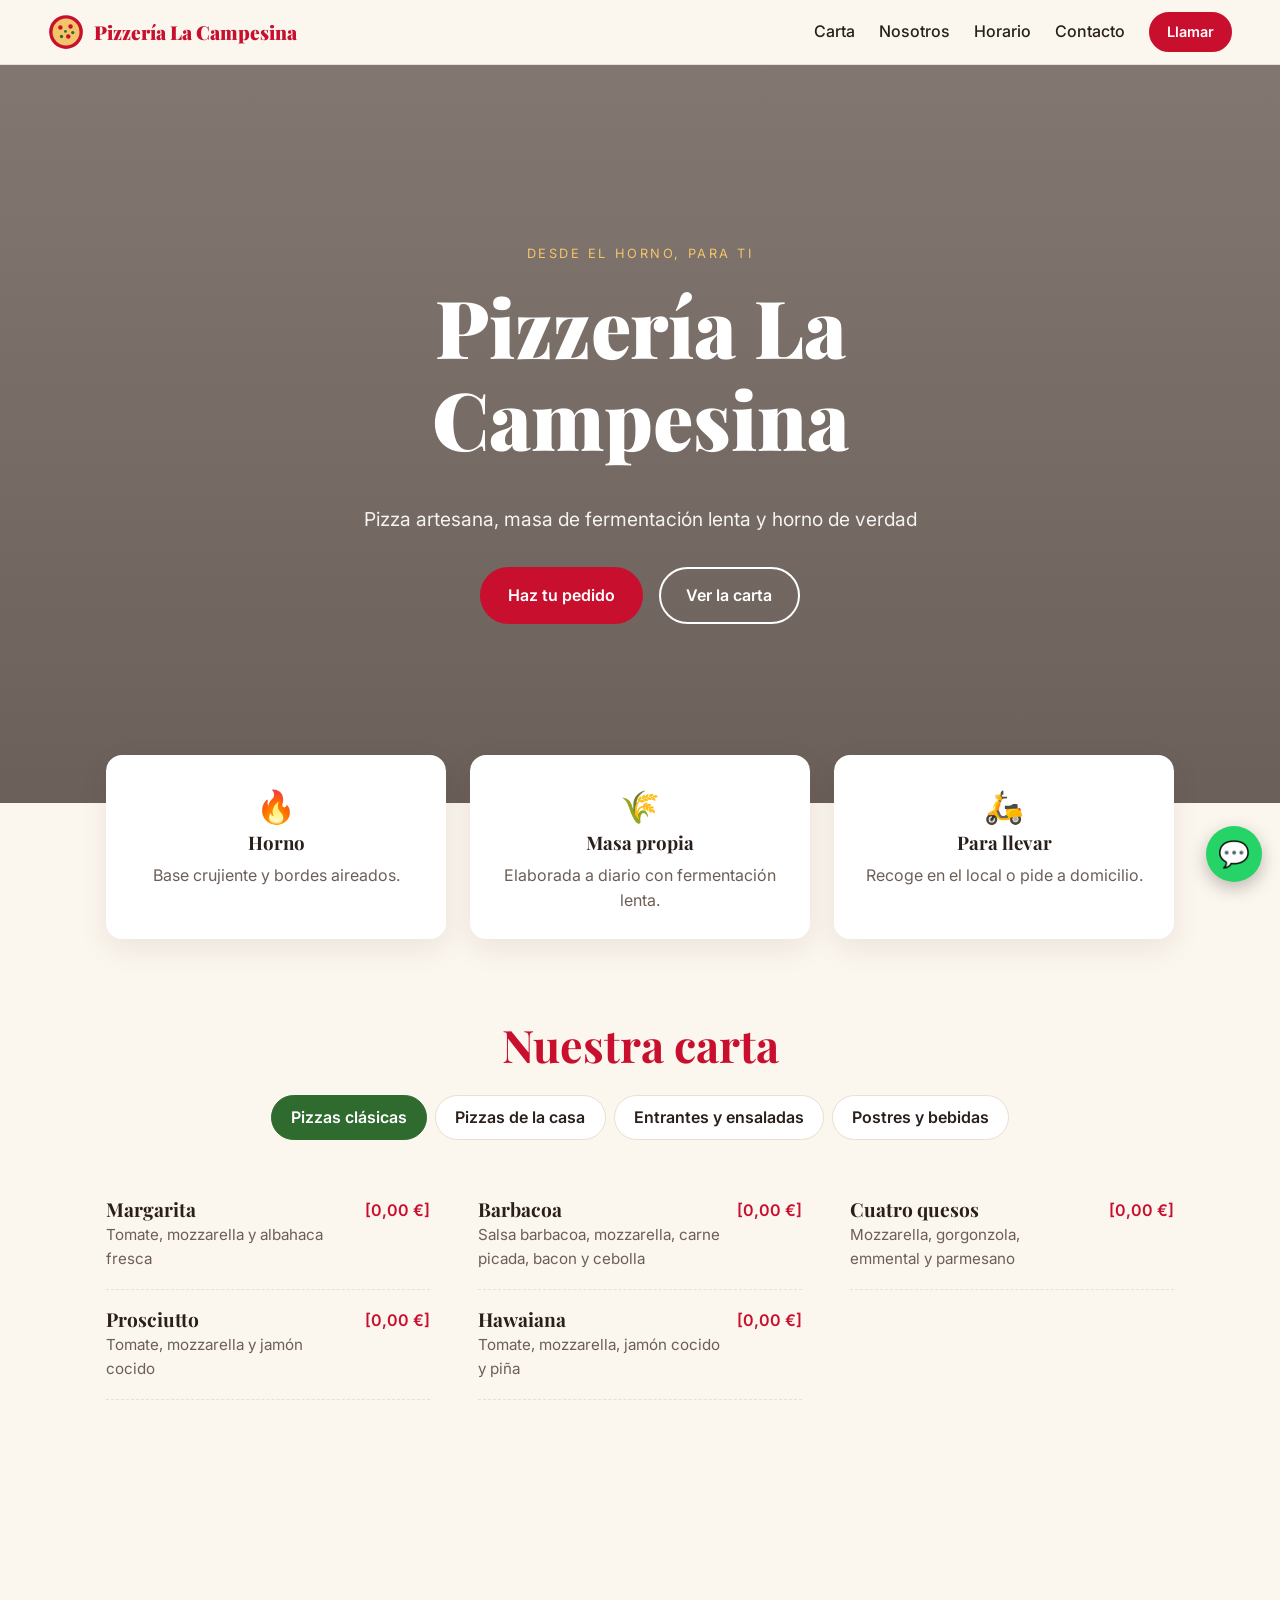
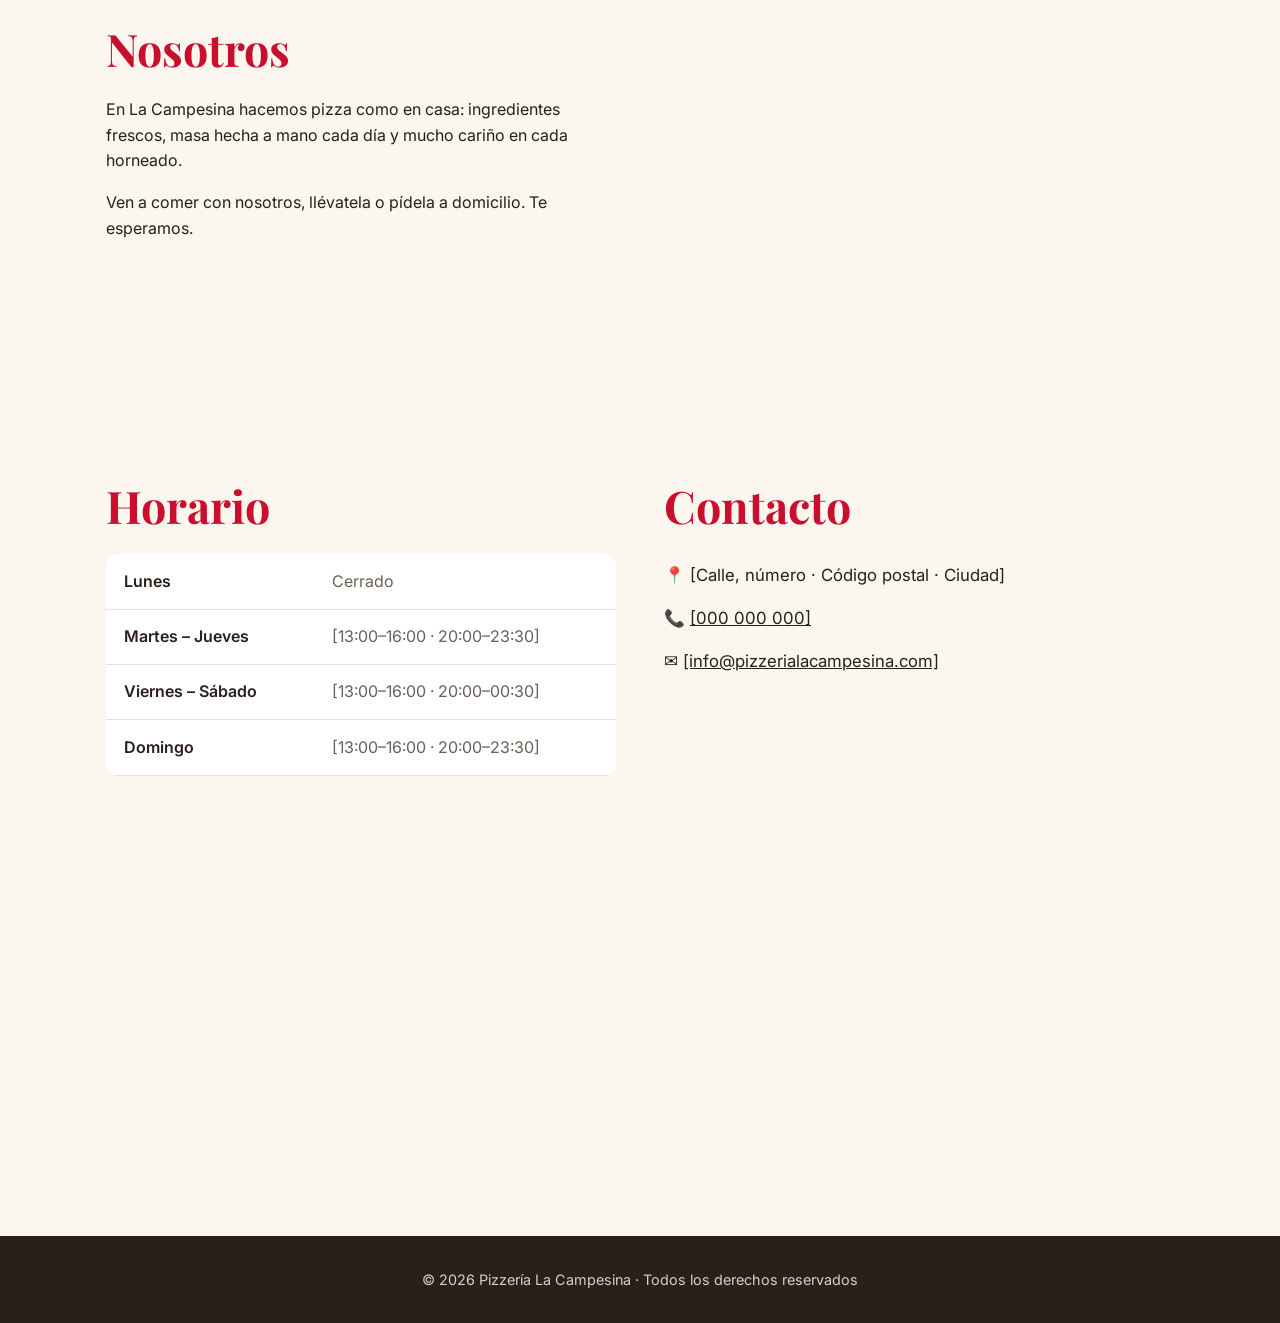
==== index.html @ 1ee18212 "Web de Pizzería La Campesina con despliegue en GitHub Pages Sitio estático (HTML/CSS/JS) con carta p" ====
<!doctype html>
<html lang="es">
<head>
  <meta charset="utf-8">
  <meta name="viewport" content="width=device-width, initial-scale=1">
  <title>Pizzería La Campesina</title>
  <meta name="description" content="Pizzería La Campesina: pizza artesana para comer en el local, recoger o a domicilio.">
  <link rel="icon" href="assets/logo.svg" type="image/svg+xml">
  <link rel="preconnect" href="https://fonts.googleapis.com">
  <link rel="preconnect" href="https://fonts.gstatic.com" crossorigin>
  <link href="https://fonts.googleapis.com/css2?family=Playfair+Display:wght@700;900&family=Inter:wght@400;500;600&display=swap" rel="stylesheet">
  <link rel="stylesheet" href="styles.css">
</head>
<body>
  <header class="topbar" id="top">
    <a class="brand" href="#top"><img src="assets/logo.svg" alt="" width="36" height="36"><span data-site="nombre"></span></a>
    <button class="menu-toggle" aria-label="Abrir menú" aria-expanded="false">☰</button>
    <nav class="nav">
      <a href="#carta">Carta</a>
      <a href="#nosotros">Nosotros</a>
      <a href="#horario">Horario</a>
      <a href="#contacto">Contacto</a>
      <a class="btn btn-small js-tel" href="#">Llamar</a>
    </nav>
  </header>

  <section class="hero">
    <div class="hero-inner">
      <p class="eyebrow">Desde el horno, para ti</p>
      <h1 data-site="nombre"></h1>
      <p class="lead" data-site="eslogan"></p>
      <div class="hero-actions">
        <a class="btn js-tel" href="#">Haz tu pedido</a>
        <a class="btn btn-ghost" href="#carta">Ver la carta</a>
      </div>
    </div>
  </section>

  <section class="features">
    <div class="feature"><span>🔥</span><h3>Horno</h3><p>Base crujiente y bordes aireados.</p></div>
    <div class="feature"><span>🌾</span><h3>Masa propia</h3><p>Elaborada a diario con fermentación lenta.</p></div>
    <div class="feature"><span>🛵</span><h3>Para llevar</h3><p>Recoge en el local o pide a domicilio.</p></div>
  </section>

  <section class="section" id="carta">
    <h2>Nuestra carta</h2>
    <div class="tabs" role="tablist"></div>
    <div class="menu-list"></div>
  </section>

  <section class="section about" id="nosotros">
    <div class="about-text">
      <h2>Nosotros</h2>
      <p>En La Campesina hacemos pizza como en casa: ingredientes frescos, masa hecha a mano cada día y mucho cariño en cada horneado.</p>
      <p>Ven a comer con nosotros, llévatela o pídela a domicilio. Te esperamos.</p>
    </div>
    <div class="about-img" role="img" aria-label="Pizza recién horneada"></div>
  </section>

  <section class="section split" id="horario">
    <div>
      <h2>Horario</h2>
      <table class="hours"></table>
    </div>
    <div id="contacto">
      <h2>Contacto</h2>
      <ul class="contact">
        <li>📍 <span data-site="direccion"></span></li>
        <li>📞 <a class="js-tel" href="#"><span data-site="telefono"></span></a></li>
        <li>✉️ <a class="js-mail" href="#"><span data-site="email"></span></a></li>
      </ul>
      <div class="social"></div>
    </div>
  </section>

  <section class="map">
    <iframe title="Mapa" loading="lazy" referrerpolicy="no-referrer-when-downgrade"></iframe>
  </section>

  <footer class="footer">
    <p>© <span class="year"></span> <span data-site="nombre"></span> · Todos los derechos reservados</p>
  </footer>

  <a class="whatsapp" hidden target="_blank" rel="noopener" aria-label="WhatsApp">💬</a>

  <script src="data.js"></script>
  <script src="script.js"></script>
</body>
</html>
---- styles.css ----
:root {
  --red: #c8102e;
  --red-dark: #9b0c23;
  --green: #2f6b2f;
  --cream: #fbf6ee;
  --ink: #2a1f1a;
  --muted: #6d5f57;
  --line: #eadfd0;
}
* { box-sizing: border-box; }
html { scroll-behavior: smooth; scroll-padding-top: 72px; }
body { margin: 0; font-family: Inter, system-ui, sans-serif; color: var(--ink); background: var(--cream); line-height: 1.6; }
h1, h2, h3 { font-family: "Playfair Display", Georgia, serif; line-height: 1.15; margin: 0 0 .5em; }
a { color: inherit; }

.btn { display: inline-block; background: var(--red); color: #fff; padding: .85em 1.6em; border-radius: 999px; text-decoration: none; font-weight: 600; border: 2px solid var(--red); transition: .2s; }
.btn:hover { background: var(--red-dark); border-color: var(--red-dark); }
.btn-ghost { background: transparent; color: inherit; border-color: currentColor; }
.btn-ghost:hover { background: rgba(255,255,255,.12); border-color: currentColor; }
.btn-small { padding: .45em 1.1em; font-size: .9rem; }

.topbar { position: sticky; top: 0; z-index: 10; display: flex; align-items: center; justify-content: space-between; gap: 1rem; padding: .75rem clamp(16px, 4vw, 48px); background: rgba(251,246,238,.95); backdrop-filter: blur(6px); border-bottom: 1px solid var(--line); }
.brand { display: flex; align-items: center; gap: .6rem; text-decoration: none; font-family: "Playfair Display", serif; font-weight: 900; font-size: 1.2rem; color: var(--red); }
.nav { display: flex; align-items: center; gap: 1.5rem; }
.nav a:not(.btn) { text-decoration: none; font-weight: 500; }
.nav a:not(.btn):hover { color: var(--red); }
.menu-toggle { display: none; background: none; border: 0; font-size: 1.6rem; cursor: pointer; color: var(--ink); }

.hero { min-height: 82vh; display: grid; place-items: center; text-align: center; color: #fff; padding: 4rem 16px;
  background: linear-gradient(rgba(30,15,10,.55), rgba(30,15,10,.65)),
    url("https://images.unsplash.com/photo-1513104890138-7c749659a591?auto=format&fit=crop&w=1800&q=70") center/cover; }
.hero-inner { max-width: 760px; }
.hero h1 { font-size: clamp(2.6rem, 8vw, 5rem); font-weight: 900; }
.eyebrow { text-transform: uppercase; letter-spacing: .2em; font-size: .8rem; color: #f4c46a; margin: 0 0 1rem; }
.lead { font-size: 1.2rem; opacity: .92; margin-bottom: 2rem; }
.hero-actions { display: flex; gap: 1rem; justify-content: center; flex-wrap: wrap; }

.features { display: grid; grid-template-columns: repeat(auto-fit, minmax(220px, 1fr)); gap: 1.5rem; max-width: 1100px; margin: -3rem auto 0; padding: 0 16px; position: relative; }
.feature { background: #fff; border-radius: 16px; padding: 1.6rem; box-shadow: 0 10px 30px rgba(60,30,10,.08); text-align: center; }
.feature span { font-size: 2rem; }
.feature p { color: var(--muted); margin: 0; }

.section { max-width: 1100px; margin: 0 auto; padding: 5rem 16px; }
.section h2 { font-size: clamp(2rem, 5vw, 2.8rem); color: var(--red); text-align: center; }

.tabs { display: flex; flex-wrap: wrap; justify-content: center; gap: .5rem; margin: 1.5rem 0 2.5rem; }
.tabs button { font: inherit; font-weight: 600; background: #fff; border: 1px solid var(--line); padding: .55em 1.2em; border-radius: 999px; cursor: pointer; color: var(--ink); }
.tabs button.active { background: var(--green); border-color: var(--green); color: #fff; }
.menu-list { display: grid; grid-template-columns: repeat(auto-fit, minmax(320px, 1fr)); gap: 0 3rem; }
.dish { display: flex; justify-content: space-between; gap: 1rem; padding: 1.1rem 0; border-bottom: 1px dashed var(--line); }
.dish h3 { font-size: 1.2rem; margin: 0 0 .2rem; }
.dish p { margin: 0; color: var(--muted); font-size: .95rem; }
.price { font-weight: 600; color: var(--red); white-space: nowrap; }

.about { display: grid; grid-template-columns: 1fr 1fr; gap: 3rem; align-items: center; }
.about h2 { text-align: left; }
.about-img { min-height: 360px; border-radius: 20px; background: url("https://images.unsplash.com/photo-1574071318508-1cdbab80d002?auto=format&fit=crop&w=1000&q=70") center/cover; }

.split { display: grid; grid-template-columns: 1fr 1fr; gap: 3rem; }
.split h2 { text-align: left; }
.hours { width: 100%; border-collapse: collapse; background: #fff; border-radius: 12px; overflow: hidden; }
.hours th, .hours td { padding: .9rem 1.1rem; text-align: left; border-bottom: 1px solid var(--line); }
.hours th { font-weight: 600; }
.hours td { color: var(--muted); }
.contact { list-style: none; padding: 0; margin: 0 0 1.5rem; font-size: 1.05rem; }
.contact li { padding: .5rem 0; }
.social { display: flex; gap: .5rem; color: var(--red); }

.map iframe { display: block; width: 100%; height: 380px; border: 0; }
.footer { background: var(--ink); color: #d9cfc6; text-align: center; padding: 2rem 16px; font-size: .9rem; }
.footer p { margin: 0; }

.whatsapp { position: fixed; right: 18px; bottom: 18px; width: 56px; height: 56px; border-radius: 50%; background: #25d366; display: grid; place-items: center; font-size: 1.6rem; text-decoration: none; box-shadow: 0 6px 18px rgba(0,0,0,.25); }

@media (max-width: 820px) {
  .menu-toggle { display: block; }
  .nav { display: none; position: absolute; top: 100%; left: 0; right: 0; flex-direction: column; gap: 0; background: var(--cream); border-bottom: 1px solid var(--line); padding: .5rem 16px 1rem; }
  .nav.open { display: flex; }
  .nav a { padding: .7rem 0; width: 100%; text-align: center; }
  .nav .btn { margin-top: .5rem; }
  .about, .split { grid-template-columns: 1fr; }
  .menu-list { grid-template-columns: 1fr; }
}
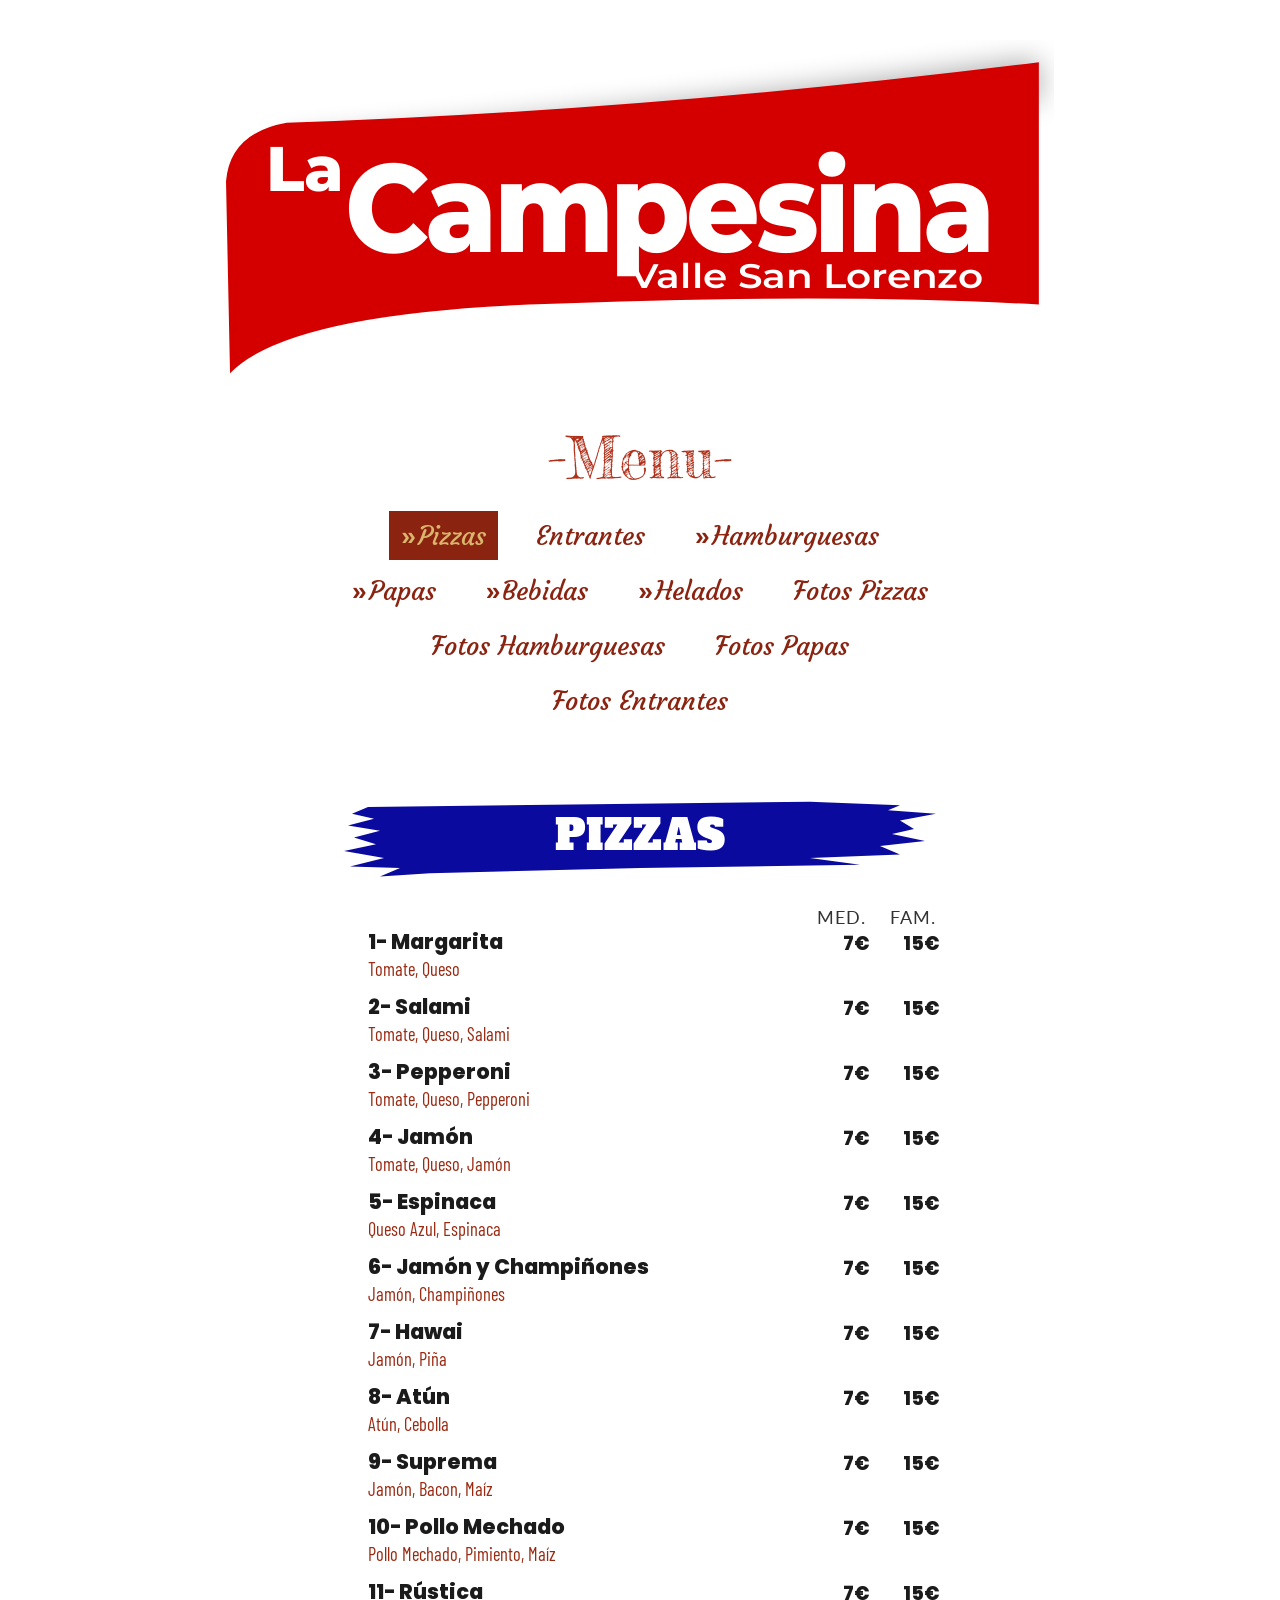
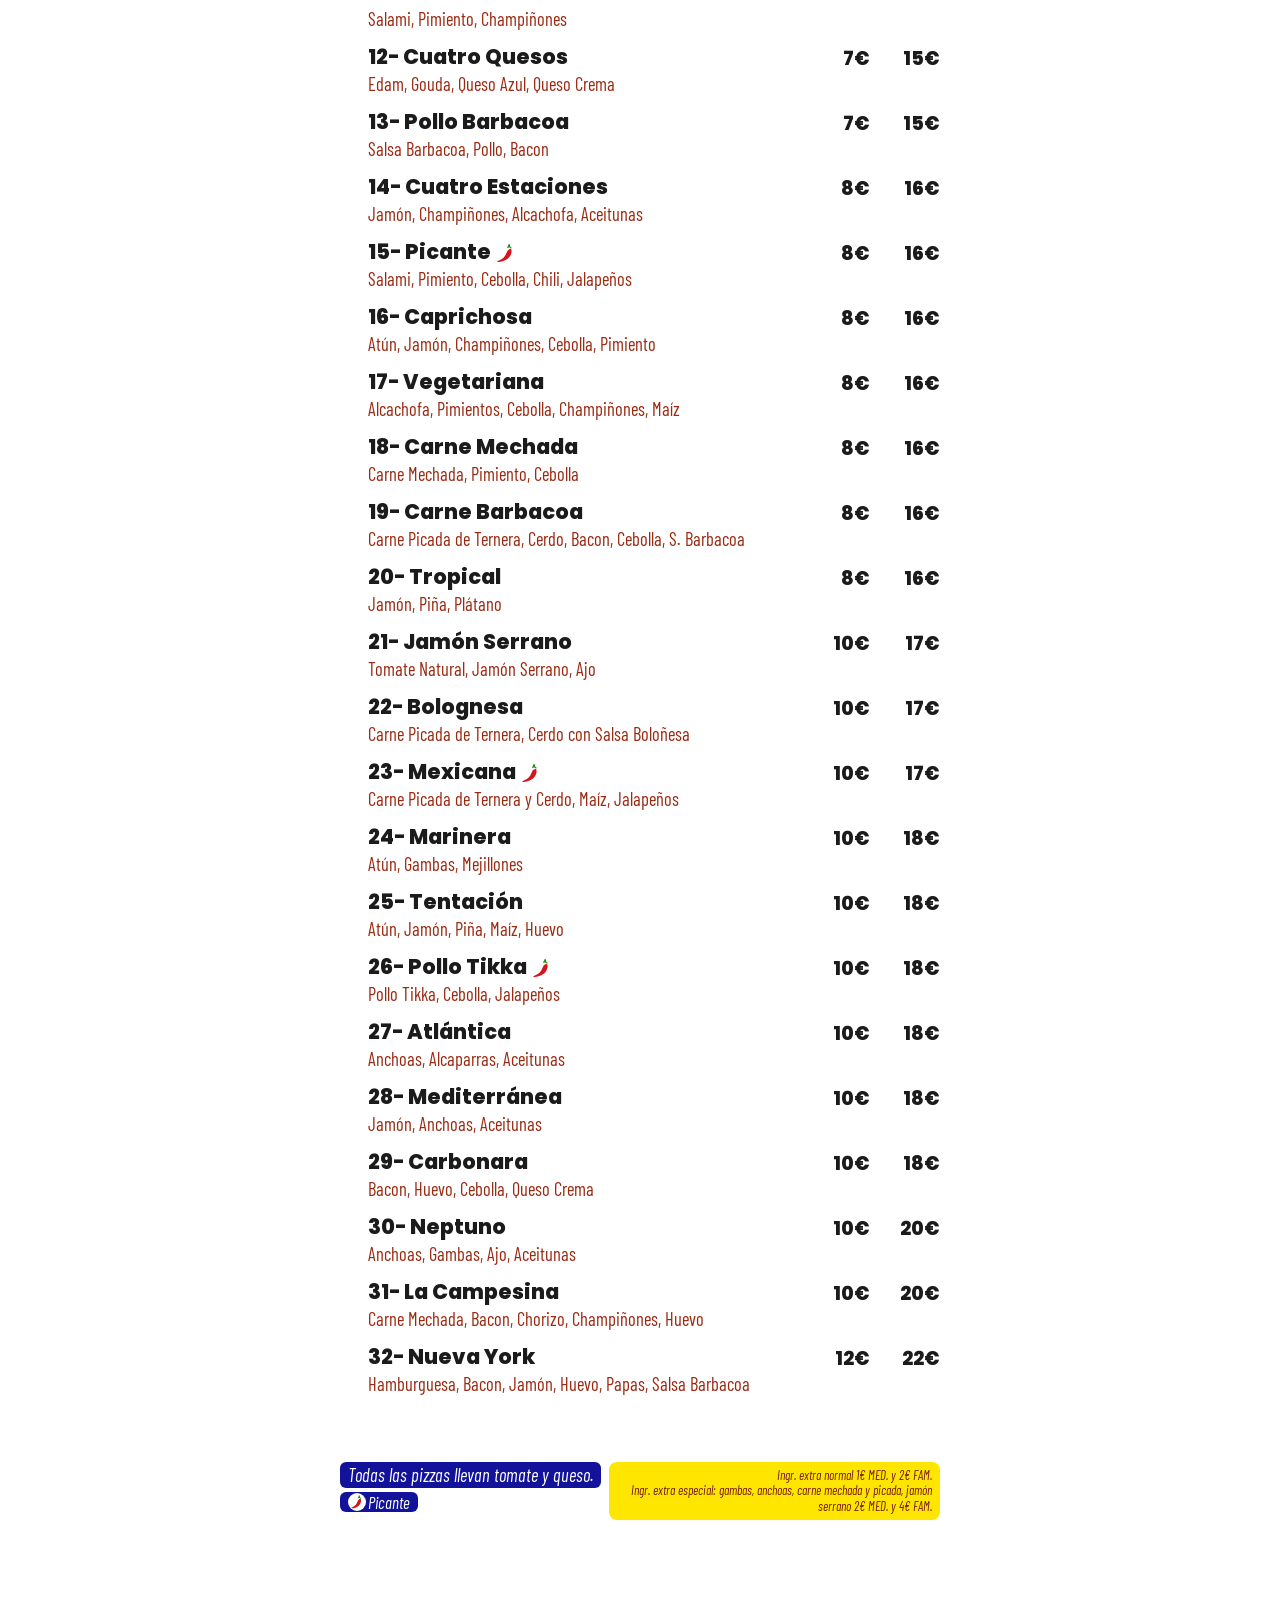
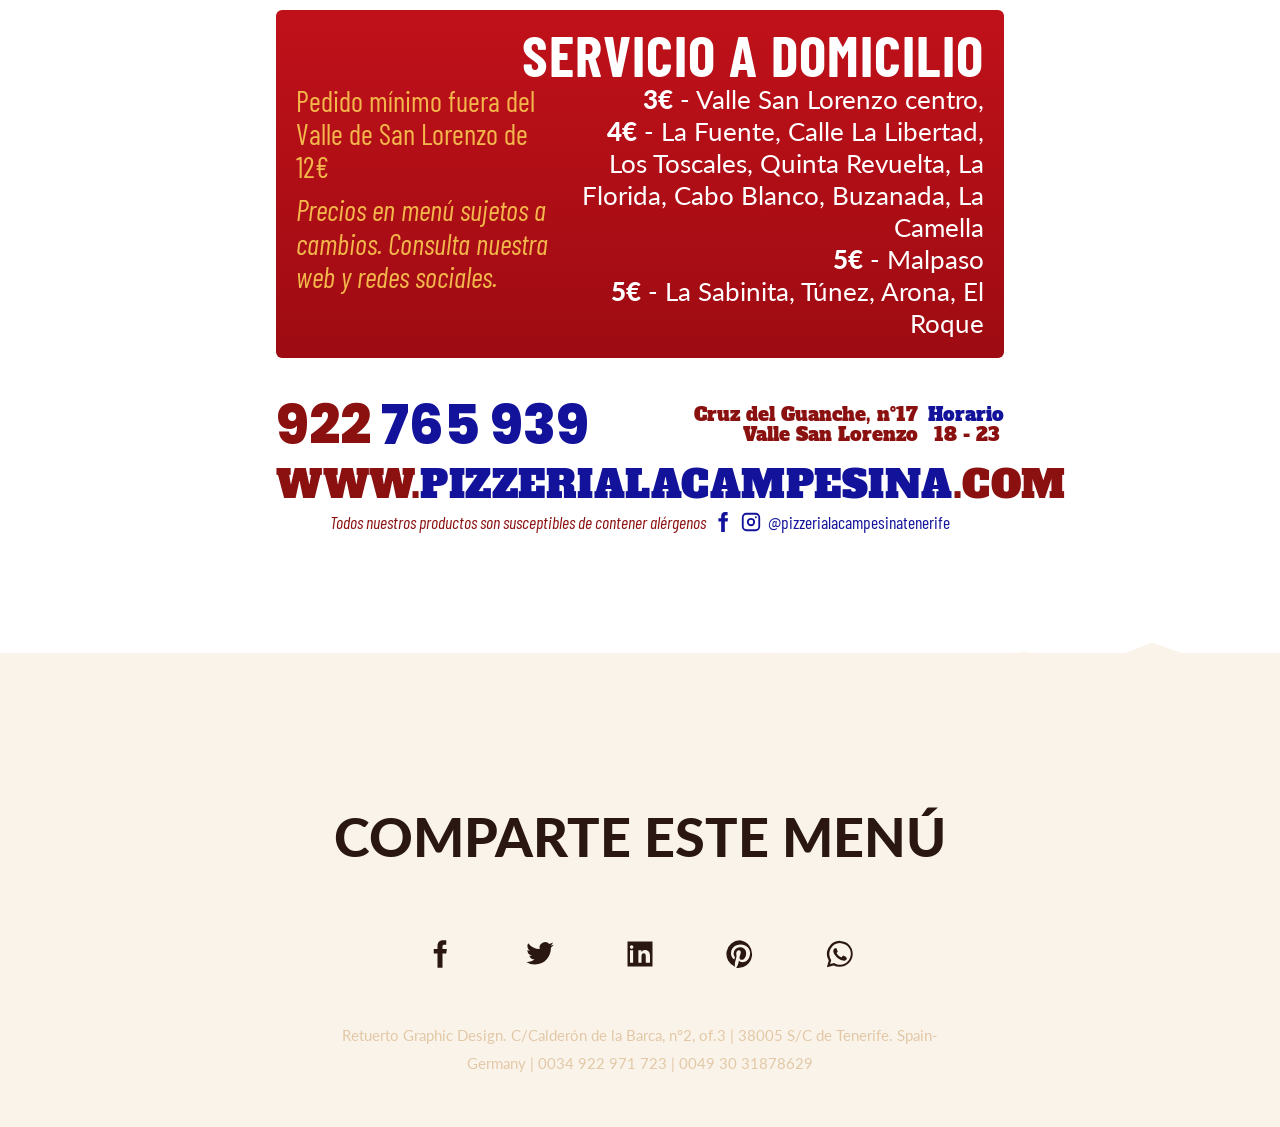
==== commit 357dff7c: "Rehacer la web según el diseño original de La Campesina Logo, menú por secciones (pizzas, entrantes," ====
--- a/index.html
+++ b/index.html
@@ -3,85 +3,72 @@
 <head>
   <meta charset="utf-8">
   <meta name="viewport" content="width=device-width, initial-scale=1">
-  <title>Pizzería La Campesina</title>
-  <meta name="description" content="Pizzería La Campesina: pizza artesana para comer en el local, recoger o a domicilio.">
+  <title>Pizzería La Campesina · Valle San Lorenzo</title>
+  <meta name="description" content="Menú de Pizzería La Campesina, Valle San Lorenzo (Tenerife). Pizzas, hamburguesas, papas, entrantes y servicio a domicilio. Tel. 922 765 939.">
   <link rel="icon" href="assets/logo.svg" type="image/svg+xml">
   <link rel="preconnect" href="https://fonts.googleapis.com">
   <link rel="preconnect" href="https://fonts.gstatic.com" crossorigin>
-  <link href="https://fonts.googleapis.com/css2?family=Playfair+Display:wght@700;900&family=Inter:wght@400;500;600&display=swap" rel="stylesheet">
+  <link href="https://fonts.googleapis.com/css2?family=Alfa+Slab+One&family=Barlow+Condensed:ital,wght@0,400;0,500;0,700;1,400;1,500&family=Courgette&family=Fredericka+the+Great&family=Lato:wght@400;900&family=Montserrat:wght@600;800&family=Poppins:wght@800&display=swap" rel="stylesheet">
   <link rel="stylesheet" href="styles.css">
 </head>
 <body>
-  <header class="topbar" id="top">
-    <a class="brand" href="#top"><img src="assets/logo.svg" alt="" width="36" height="36"><span data-site="nombre"></span></a>
-    <button class="menu-toggle" aria-label="Abrir menú" aria-expanded="false">☰</button>
-    <nav class="nav">
-      <a href="#carta">Carta</a>
-      <a href="#nosotros">Nosotros</a>
-      <a href="#horario">Horario</a>
-      <a href="#contacto">Contacto</a>
-      <a class="btn btn-small js-tel" href="#">Llamar</a>
-    </nav>
+  <header class="logo-wrap">
+    <a href="#pizzas" aria-label="La Campesina – Valle San Lorenzo">
+      <svg class="logo" viewBox="0 0 820 340" role="img" aria-hidden="true">
+        <defs>
+          <filter id="sh" x="-10%" y="-40%" width="120%" height="180%">
+            <feGaussianBlur stdDeviation="14"/>
+          </filter>
+        </defs>
+        <path d="M60 100 Q420 70 805 20 L805 60 Q420 95 60 130 Z" fill="#000" opacity=".35" filter="url(#sh)"/>
+        <path d="M0 140 Q4 92 60 82 Q420 70 805 22 L805 262 Q600 250 300 262 Q60 272 4 330 Z" fill="#d40000"/>
+        <text x="40" y="150" class="logo-la">La</text>
+        <text x="118" y="210" class="logo-main" textLength="640" lengthAdjust="spacingAndGlyphs">Campesina</text>
+        <text x="400" y="246" class="logo-sub" textLength="350" lengthAdjust="spacingAndGlyphs">Valle San Lorenzo</text>
+      </svg>
+    </a>
   </header>
 
-  <section class="hero">
-    <div class="hero-inner">
-      <p class="eyebrow">Desde el horno, para ti</p>
-      <h1 data-site="nombre"></h1>
-      <p class="lead" data-site="eslogan"></p>
-      <div class="hero-actions">
-        <a class="btn js-tel" href="#">Haz tu pedido</a>
-        <a class="btn btn-ghost" href="#carta">Ver la carta</a>
+  <main>
+    <h1 class="menu-title">-Menu-</h1>
+    <nav class="menu-nav" aria-label="Secciones del menú"></nav>
+    <div id="contenido"></div>
+
+    <section class="domicilio">
+      <h2>SERVICIO A DOMICILIO</h2>
+      <div class="domicilio-grid">
+        <div class="domicilio-nota"></div>
+        <div class="domicilio-zonas"></div>
       </div>
+    </section>
+
+    <section class="contacto">
+      <div class="contacto-row">
+        <a class="tel js-tel" href="#"></a>
+        <div class="dir"></div>
+        <div class="horario"><span>Horario</span><b></b></div>
+      </div>
+      <div class="web"></div>
+      <div class="alergenos">
+        <i>Todos nuestros productos son susceptibles de contener alérgenos</i>
+        <a class="js-fb" target="_blank" rel="noopener" aria-label="Facebook"><svg viewBox="0 0 24 24"><path d="M14 8V6c0-1 .5-1.5 1.5-1.5H17V1h-2.6C11.4 1 10 2.8 10 5.6V8H7v3.5h3V23h4V11.5h3l.5-3.5z"/></svg></a>
+        <a class="js-ig" target="_blank" rel="noopener" aria-label="Instagram"><svg viewBox="0 0 24 24"><path d="M7 2h10a5 5 0 0 1 5 5v10a5 5 0 0 1-5 5H7a5 5 0 0 1-5-5V7a5 5 0 0 1 5-5zm0 2a3 3 0 0 0-3 3v10a3 3 0 0 0 3 3h10a3 3 0 0 0 3-3V7a3 3 0 0 0-3-3zm5 3.5a4.5 4.5 0 1 1 0 9 4.5 4.5 0 0 1 0-9zm0 2a2.5 2.5 0 1 0 0 5 2.5 2.5 0 0 0 0-5zM17.3 5.6a1.1 1.1 0 1 1 0 2.2 1.1 1.1 0 0 1 0-2.2z"/></svg></a>
+        <span class="js-social"></span>
+      </div>
+    </section>
+  </main>
+
+  <footer class="share">
+    <h2>COMPARTE ESTE MENÚ</h2>
+    <div class="share-icons">
+      <a data-share="facebook" aria-label="Compartir en Facebook"><svg viewBox="0 0 24 24"><path d="M14 8V6c0-1 .5-1.5 1.5-1.5H17V1h-2.6C11.4 1 10 2.8 10 5.6V8H7v3.5h3V23h4V11.5h3l.5-3.5z"/></svg></a>
+      <a data-share="twitter" aria-label="Compartir en Twitter"><svg viewBox="0 0 24 24"><path d="M23 4.6a9 9 0 0 1-2.6.7 4.5 4.5 0 0 0 2-2.5 9 9 0 0 1-2.9 1.1A4.5 4.5 0 0 0 11.8 8 12.8 12.8 0 0 1 2.5 3.3a4.5 4.5 0 0 0 1.4 6 4.5 4.5 0 0 1-2-.6v.1a4.5 4.5 0 0 0 3.6 4.4 4.5 4.5 0 0 1-2 .1 4.5 4.5 0 0 0 4.2 3.1A9 9 0 0 1 1 18.3a12.8 12.8 0 0 0 6.9 2c8.3 0 12.8-6.9 12.8-12.8v-.6A9 9 0 0 0 23 4.6z"/></svg></a>
+      <a data-share="linkedin" aria-label="Compartir en LinkedIn"><svg viewBox="0 0 24 24"><path d="M2 2h20v20H2zm4.5 7H4v10h2.5zm-1.2-4a1.4 1.4 0 1 0 0 2.9 1.4 1.4 0 0 0 0-2.9zM20 13.3c0-2.7-1.5-4.5-3.9-4.5a3.3 3.3 0 0 0-3 1.6V9h-2.4v10h2.5v-5.3c0-1.4.6-2.4 1.8-2.4s1.6.9 1.6 2.4V19H20z"/></svg></a>
+      <a data-share="pinterest" aria-label="Compartir en Pinterest"><svg viewBox="0 0 24 24"><path d="M12 1a11 11 0 0 0-4 21.2c-.1-.9-.2-2.2 0-3.2l1.3-5.5s-.3-.7-.3-1.7c0-1.6.9-2.8 2.1-2.8 1 0 1.5.7 1.5 1.6 0 1-.6 2.5-1 3.9-.3 1.2.6 2.1 1.7 2.1 2 0 3.6-2.2 3.6-5.3 0-2.8-2-4.7-4.8-4.7a5 5 0 0 0-5.2 5c0 1 .4 2 .9 2.6l.1.4-.3 1.3c0 .2-.2.3-.4.2-1.5-.7-2.4-2.9-2.4-4.6 0-3.8 2.7-7.2 7.9-7.2 4.1 0 7.4 3 7.4 6.9 0 4.1-2.6 7.4-6.2 7.4-1.2 0-2.3-.6-2.7-1.4l-.7 2.8c-.3 1-1 2.3-1.5 3.1A11 11 0 1 0 12 1z"/></svg></a>
+      <a data-share="whatsapp" aria-label="Compartir en WhatsApp"><svg viewBox="0 0 24 24"><path d="M12 1.5A10.4 10.4 0 0 0 3 17.2L1.5 22.5l5.4-1.4A10.4 10.4 0 1 0 12 1.5zm0 19a8.6 8.6 0 0 1-4.4-1.2l-.3-.2-3.2.8.9-3.1-.2-.3A8.6 8.6 0 1 1 12 20.5zm4.7-6.4c-.3-.1-1.5-.8-1.8-.8-.2-.1-.4-.1-.6.1l-.8 1c-.1.2-.3.2-.6.1a7 7 0 0 1-3.5-3c-.3-.5.3-.4.7-1.4.1-.2 0-.3 0-.4l-.8-2c-.2-.5-.4-.4-.6-.4h-.5a1 1 0 0 0-.7.3 3 3 0 0 0-.9 2.2 5.2 5.2 0 0 0 1.1 2.8 12 12 0 0 0 4.6 4c1.7.7 2.4.8 3.2.7.5-.1 1.5-.6 1.8-1.2.2-.6.2-1.1.1-1.2l-.7-.3z"/></svg></a>
     </div>
-  </section>
-
-  <section class="features">
-    <div class="feature"><span>🔥</span><h3>Horno</h3><p>Base crujiente y bordes aireados.</p></div>
-    <div class="feature"><span>🌾</span><h3>Masa propia</h3><p>Elaborada a diario con fermentación lenta.</p></div>
-    <div class="feature"><span>🛵</span><h3>Para llevar</h3><p>Recoge en el local o pide a domicilio.</p></div>
-  </section>
-
-  <section class="section" id="carta">
-    <h2>Nuestra carta</h2>
-    <div class="tabs" role="tablist"></div>
-    <div class="menu-list"></div>
-  </section>
-
-  <section class="section about" id="nosotros">
-    <div class="about-text">
-      <h2>Nosotros</h2>
-      <p>En La Campesina hacemos pizza como en casa: ingredientes frescos, masa hecha a mano cada día y mucho cariño en cada horneado.</p>
-      <p>Ven a comer con nosotros, llévatela o pídela a domicilio. Te esperamos.</p>
-    </div>
-    <div class="about-img" role="img" aria-label="Pizza recién horneada"></div>
-  </section>
-
-  <section class="section split" id="horario">
-    <div>
-      <h2>Horario</h2>
-      <table class="hours"></table>
-    </div>
-    <div id="contacto">
-      <h2>Contacto</h2>
-      <ul class="contact">
-        <li>📍 <span data-site="direccion"></span></li>
-        <li>📞 <a class="js-tel" href="#"><span data-site="telefono"></span></a></li>
-        <li>✉️ <a class="js-mail" href="#"><span data-site="email"></span></a></li>
-      </ul>
-      <div class="social"></div>
-    </div>
-  </section>
-
-  <section class="map">
-    <iframe title="Mapa" loading="lazy" referrerpolicy="no-referrer-when-downgrade"></iframe>
-  </section>
-
-  <footer class="footer">
-    <p>© <span class="year"></span> <span data-site="nombre"></span> · Todos los derechos reservados</p>
+    <p class="credit">Retuerto Graphic Design. C/Calderón de la Barca, nº2, of.3 | 38005 S/C de Tenerife. Spain-Germany | 0034 922 971 723 | 0049 30 31878629</p>
   </footer>
-
-  <a class="whatsapp" hidden target="_blank" rel="noopener" aria-label="WhatsApp">💬</a>
 
   <script src="data.js"></script>
   <script src="script.js"></script>
--- a/styles.css
+++ b/styles.css
@@ -1,83 +1,144 @@
 :root {
-  --red: #c8102e;
-  --red-dark: #9b0c23;
-  --green: #2f6b2f;
-  --cream: #fbf6ee;
-  --ink: #2a1f1a;
-  --muted: #6d5f57;
-  --line: #eadfd0;
+  --rojo: #d40000;
+  --granate: #8b2311;
+  --desc: #9a2a12;
+  --azul: #0a0a9e;
+  --azul-txt: #12129a;
+  --oro: #d9b66b;
+  --crema: #faf3ea;
+  --tinta: #1b1b1b;
 }
 * { box-sizing: border-box; }
-html { scroll-behavior: smooth; scroll-padding-top: 72px; }
-body { margin: 0; font-family: Inter, system-ui, sans-serif; color: var(--ink); background: var(--cream); line-height: 1.6; }
-h1, h2, h3 { font-family: "Playfair Display", Georgia, serif; line-height: 1.15; margin: 0 0 .5em; }
+html { scroll-behavior: smooth; }
+body { margin: 0; background: #fff; color: var(--tinta); font-family: "Barlow Condensed", "Arial Narrow", sans-serif; }
 a { color: inherit; }
+main { max-width: 760px; margin: 0 auto; padding: 0 16px; }
 
-.btn { display: inline-block; background: var(--red); color: #fff; padding: .85em 1.6em; border-radius: 999px; text-decoration: none; font-weight: 600; border: 2px solid var(--red); transition: .2s; }
-.btn:hover { background: var(--red-dark); border-color: var(--red-dark); }
-.btn-ghost { background: transparent; color: inherit; border-color: currentColor; }
-.btn-ghost:hover { background: rgba(255,255,255,.12); border-color: currentColor; }
-.btn-small { padding: .45em 1.1em; font-size: .9rem; }
+/* Logo */
+.logo-wrap { max-width: 860px; margin: 0 auto; padding: 40px 16px 10px; }
+.logo-wrap a { display: block; }
+.logo { width: 100%; height: auto; display: block; }
+.logo text { fill: #fff; font-family: Montserrat, Arial, sans-serif; }
+.logo-la { font-size: 62px; font-weight: 800; }
+.logo-main { font-size: 124px; font-weight: 800; letter-spacing: -4px; }
+.logo-sub { font-size: 34px; font-weight: 600; }
 
-.topbar { position: sticky; top: 0; z-index: 10; display: flex; align-items: center; justify-content: space-between; gap: 1rem; padding: .75rem clamp(16px, 4vw, 48px); background: rgba(251,246,238,.95); backdrop-filter: blur(6px); border-bottom: 1px solid var(--line); }
-.brand { display: flex; align-items: center; gap: .6rem; text-decoration: none; font-family: "Playfair Display", serif; font-weight: 900; font-size: 1.2rem; color: var(--red); }
-.nav { display: flex; align-items: center; gap: 1.5rem; }
-.nav a:not(.btn) { text-decoration: none; font-weight: 500; }
-.nav a:not(.btn):hover { color: var(--red); }
-.menu-toggle { display: none; background: none; border: 0; font-size: 1.6rem; cursor: pointer; color: var(--ink); }
+/* Título y menú */
+.menu-title { font-family: "Fredericka the Great", serif; font-weight: 400; color: #b0301a; text-align: center; font-size: clamp(2.6rem, 9vw, 3.6rem); margin: 30px 0 18px; }
+.menu-nav { display: flex; flex-wrap: wrap; justify-content: center; gap: 6px 26px; max-width: 620px; margin: 0 auto 70px; scroll-margin-top: 10px; }
+.menu-nav a { font-family: Courgette, cursive; color: var(--granate); text-decoration: none; font-size: clamp(1.35rem, 4.6vw, 1.65rem); padding: 8px 12px; transition: background .2s, color .2s; }
+.menu-nav a:hover, .menu-nav a.active { background: var(--granate); color: var(--oro); }
+.arrow { font-family: Arial, sans-serif; font-weight: 900; margin-right: 2px; }
 
-.hero { min-height: 82vh; display: grid; place-items: center; text-align: center; color: #fff; padding: 4rem 16px;
-  background: linear-gradient(rgba(30,15,10,.55), rgba(30,15,10,.65)),
-    url("https://images.unsplash.com/photo-1513104890138-7c749659a591?auto=format&fit=crop&w=1800&q=70") center/cover; }
-.hero-inner { max-width: 760px; }
-.hero h1 { font-size: clamp(2.6rem, 8vw, 5rem); font-weight: 900; }
-.eyebrow { text-transform: uppercase; letter-spacing: .2em; font-size: .8rem; color: #f4c46a; margin: 0 0 1rem; }
-.lead { font-size: 1.2rem; opacity: .92; margin-bottom: 2rem; }
-.hero-actions { display: flex; gap: 1rem; justify-content: center; flex-wrap: wrap; }
+/* Encabezado tipo pincel */
+.brush { position: relative; margin: 0 auto 26px; width: min(100%, 600px); text-align: center; font-family: "Alfa Slab One", serif; font-weight: 400; color: #fff; font-size: clamp(1.8rem, 6.4vw, 2.6rem); letter-spacing: .5px; padding: 12px 10px 16px; isolation: isolate; }
+.brush::before { content: ""; position: absolute; inset: 0; z-index: -1; background: var(--azul);
+  -webkit-mask: url("assets/brush.svg") center / 100% 100% no-repeat; mask: url("assets/brush.svg") center / 100% 100% no-repeat; }
+.carta { max-width: 600px; margin: 0 auto; }
+.carta .brush:not(:first-child) { margin-top: 40px; }
 
-.features { display: grid; grid-template-columns: repeat(auto-fit, minmax(220px, 1fr)); gap: 1.5rem; max-width: 1100px; margin: -3rem auto 0; padding: 0 16px; position: relative; }
-.feature { background: #fff; border-radius: 16px; padding: 1.6rem; box-shadow: 0 10px 30px rgba(60,30,10,.08); text-align: center; }
-.feature span { font-size: 2rem; }
-.feature p { color: var(--muted); margin: 0; }
+/* Platos */
+.cols-head { display: flex; justify-content: flex-end; gap: 14px; font-family: Lato, sans-serif; font-size: 1.15rem; letter-spacing: 1px; color: #333; margin-bottom: -6px; padding-right: 4px; }
+.cols-head span { width: 64px; text-align: right; }
+.items { list-style: none; margin: 0; padding: 0; }
+.item { display: grid; grid-template-columns: 1fr auto; column-gap: 12px; padding: 7px 0; }
+.item-name { font-size: 1.45rem; text-transform: uppercase; line-height: 1.2; }
+.item-name > * { vertical-align: middle; }
+.num { margin-right: 3px; }
+.chili, .nuevo { margin-left: 4px; }
+.item-name b { font-weight: 700; letter-spacing: .5px; }
+.num { font-size: 1.05rem; font-weight: 500; color: #222; }
+.item-price { display: flex; gap: 14px; font-weight: 700; font-size: 1.4rem; white-space: nowrap; }
+.item-price span { min-width: 64px; text-align: right; }
+.item-desc { grid-column: 1 / -1; color: var(--desc); font-size: 1.15rem; padding-left: 38px; }
+.chili { width: 22px; height: 22px; }
+.nuevo { background: #e30613; color: #ffde00; font: 700 .62rem/1 Arial, sans-serif; padding: 2px 3px; vertical-align: super !important; }
 
-.section { max-width: 1100px; margin: 0 auto; padding: 5rem 16px; }
-.section h2 { font-size: clamp(2rem, 5vw, 2.8rem); color: var(--red); text-align: center; }
+/* Pizzas: nombres en negrita redondeada y sin mayúsculas */
+.carta-pizza .item-name { text-transform: none; font-family: Poppins, sans-serif; font-size: 1.3rem; }
+.carta-pizza .item-name b { font-weight: 800; letter-spacing: 0; }
+.carta-pizza .num { font-family: Poppins, sans-serif; font-weight: 800; font-size: 1.3rem; color: var(--tinta); }
+.carta-pizza .item-price { font-family: Poppins, sans-serif; font-weight: 800; font-size: 1.2rem; }
+.carta-pizza .item-desc { padding-left: 0; }
+.carta-pizza .items { padding-left: 28px; }
+.carta-pizza .cols-head span { width: 56px; }
+.carta-pizza .item-price span { min-width: 56px; }
 
-.tabs { display: flex; flex-wrap: wrap; justify-content: center; gap: .5rem; margin: 1.5rem 0 2.5rem; }
-.tabs button { font: inherit; font-weight: 600; background: #fff; border: 1px solid var(--line); padding: .55em 1.2em; border-radius: 999px; cursor: pointer; color: var(--ink); }
-.tabs button.active { background: var(--green); border-color: var(--green); color: #fff; }
-.menu-list { display: grid; grid-template-columns: repeat(auto-fit, minmax(320px, 1fr)); gap: 0 3rem; }
-.dish { display: flex; justify-content: space-between; gap: 1rem; padding: 1.1rem 0; border-bottom: 1px dashed var(--line); }
-.dish h3 { font-size: 1.2rem; margin: 0 0 .2rem; }
-.dish p { margin: 0; color: var(--muted); font-size: .95rem; }
-.price { font-weight: 600; color: var(--red); white-space: nowrap; }
+.carta-helado .item-name { text-transform: none; }
+.carta-helado .item-price { font-size: 1.6rem; }
 
-.about { display: grid; grid-template-columns: 1fr 1fr; gap: 3rem; align-items: center; }
-.about h2 { text-align: left; }
-.about-img { min-height: 360px; border-radius: 20px; background: url("https://images.unsplash.com/photo-1574071318508-1cdbab80d002?auto=format&fit=crop&w=1000&q=70") center/cover; }
+.leyenda-wrap { text-align: right; margin: -16px 0 4px; }
+.leyenda { display: inline-flex; align-items: center; gap: 2px; background: var(--azul-txt); color: #fff; font-style: italic; font-size: 1.05rem; padding: 0 8px 0 4px; border-radius: 6px; }
+.leyenda .chili { width: 18px; height: 18px; background: #fff; border-radius: 50%; padding: 1px; }
+.nota { text-align: right; font-style: italic; font-size: 1.1rem; line-height: 1.15; margin: 40px 0 0; }
 
-.split { display: grid; grid-template-columns: 1fr 1fr; gap: 3rem; }
-.split h2 { text-align: left; }
-.hours { width: 100%; border-collapse: collapse; background: #fff; border-radius: 12px; overflow: hidden; }
-.hours th, .hours td { padding: .9rem 1.1rem; text-align: left; border-bottom: 1px solid var(--line); }
-.hours th { font-weight: 600; }
-.hours td { color: var(--muted); }
-.contact { list-style: none; padding: 0; margin: 0 0 1.5rem; font-size: 1.05rem; }
-.contact li { padding: .5rem 0; }
-.social { display: flex; gap: .5rem; color: var(--red); }
+.pizza-pie { display: grid; grid-template-columns: auto 1fr; gap: 8px; align-items: start; margin: 60px 0 0; }
+.pizza-pie > div { display: flex; flex-direction: column; align-items: flex-start; gap: 4px; }
+.azul { background: var(--azul-txt); color: #fff; font-style: italic; font-size: 1.15rem; padding: 2px 8px; border-radius: 6px; }
+.amarillo { background: #ffe600; color: #7a1d0c; font-style: italic; font-size: .82rem; line-height: 1.15; padding: 6px 8px; border-radius: 8px; text-align: right; }
 
-.map iframe { display: block; width: 100%; height: 380px; border: 0; }
-.footer { background: var(--ink); color: #d9cfc6; text-align: center; padding: 2rem 16px; font-size: .9rem; }
-.footer p { margin: 0; }
+.salsas { background: #ffff00; border-radius: 6px; padding: 14px 18px; margin: 80px 0 0; }
+.salsa { display: flex; justify-content: space-between; gap: 12px; padding: 4px 0; font-size: 1.35rem; }
+.salsa b { color: var(--desc); font-style: italic; font-weight: 700; text-transform: uppercase; }
+.salsa small { display: block; font-size: 1.05rem; color: #6b2a10; padding-left: 34px; }
+.salsa-price { font-weight: 700; color: var(--desc); white-space: nowrap; }
 
-.whatsapp { position: fixed; right: 18px; bottom: 18px; width: 56px; height: 56px; border-radius: 50%; background: #25d366; display: grid; place-items: center; font-size: 1.6rem; text-decoration: none; box-shadow: 0 6px 18px rgba(0,0,0,.25); }
+.foto { margin: 40px 0 0; border: 8px solid #d10000; border-radius: 4px; }
+.foto img, .galeria img { display: block; width: 100%; height: auto; }
+.galeria { display: grid; gap: 16px; }
+.galeria img { border: 8px solid #d10000; border-radius: 4px; }
+.vacio { text-align: center; font-family: Courgette, cursive; color: var(--granate); font-size: 1.4rem; }
 
-@media (max-width: 820px) {
-  .menu-toggle { display: block; }
-  .nav { display: none; position: absolute; top: 100%; left: 0; right: 0; flex-direction: column; gap: 0; background: var(--cream); border-bottom: 1px solid var(--line); padding: .5rem 16px 1rem; }
-  .nav.open { display: flex; }
-  .nav a { padding: .7rem 0; width: 100%; text-align: center; }
-  .nav .btn { margin-top: .5rem; }
-  .about, .split { grid-template-columns: 1fr; }
-  .menu-list { grid-template-columns: 1fr; }
+/* Servicio a domicilio */
+.domicilio { background: linear-gradient(#c0111a, #9e0b12); color: #fff; border-radius: 6px; padding: 14px 20px 18px; margin: 90px auto 0; max-width: 840px; }
+.domicilio h2 { font-family: "Barlow Condensed", sans-serif; font-weight: 700; font-size: clamp(2rem, 8.5vw, 3.6rem); letter-spacing: 1px; text-align: right; margin: 0; line-height: 1.05; }
+.domicilio-grid { display: grid; grid-template-columns: 38% 1fr; gap: 12px; }
+.domicilio-nota { color: #f3b74b; font-size: clamp(1.15rem, 3.9vw, 1.8rem); line-height: 1.15; }
+.domicilio-nota p { margin: 0 0 10px; }
+.domicilio-zonas { text-align: right; font-family: Lato, sans-serif; font-size: clamp(1rem, 3.6vw, 1.6rem); line-height: 1.25; }
+.domicilio-zonas p { margin: 0; }
+.domicilio-zonas b { font-weight: 900; }
+
+/* Contacto */
+.contacto { max-width: 840px; margin: 40px auto 0; font-family: "Alfa Slab One", serif; }
+.contacto-row { display: flex; align-items: center; justify-content: space-between; gap: 10px; flex-wrap: wrap; }
+.tel { font-family: Poppins, sans-serif; font-weight: 800; color: var(--azul-txt); font-size: clamp(2rem, 8vw, 3.4rem); text-decoration: none; line-height: 1; }
+.r { color: #8b1010; }
+.dir { color: #8b1010; text-align: right; font-size: clamp(.8rem, 2.6vw, 1.15rem); line-height: 1.1; margin-left: auto; }
+.horario { text-align: center; line-height: 1.1; font-size: clamp(.85rem, 2.6vw, 1.15rem); }
+.horario span { color: var(--azul-txt); display: block; }
+.horario b { color: #8b1010; font-weight: 400; }
+.web { color: var(--azul-txt); font-size: clamp(.9rem, 4.1vw, 2.4rem); white-space: nowrap; text-align: center; letter-spacing: .5px; margin-top: 6px; }
+.alergenos { display: flex; flex-wrap: wrap; align-items: center; justify-content: center; gap: 6px; font-family: "Barlow Condensed", sans-serif; font-size: 1.1rem; }
+.alergenos i { color: #8b1010; }
+.alergenos a { color: var(--azul-txt); display: inline-flex; }
+.alergenos svg { width: 22px; height: 22px; fill: currentColor; }
+.js-social { color: var(--azul-txt); }
+
+/* Comparte */
+.share { position: relative; background: var(--crema); margin-top: 120px; padding: 150px 16px 50px; text-align: center; }
+.share::before { content: ""; position: absolute; left: 0; right: 0; top: -30px; height: 110px; background: var(--crema);
+  -webkit-mask: url("assets/brush-edge.svg") top / 100% 100% no-repeat; mask: url("assets/brush-edge.svg") top / 100% 100% no-repeat; }
+.share h2 { font-family: Lato, sans-serif; font-weight: 900; font-size: clamp(2rem, 8vw, 3.4rem); color: #2a1712; margin: 0 0 70px; }
+.share-icons { display: flex; justify-content: center; gap: clamp(28px, 9vw, 70px); }
+.share-icons svg { width: 30px; height: 30px; fill: #2a1712; transition: fill .2s; }
+.share-icons a:hover svg { fill: var(--rojo); }
+.credit { font-family: Lato, sans-serif; color: #e2c8a6; font-size: .95rem; line-height: 1.8; max-width: 640px; margin: 50px auto 0; }
+
+@media (max-width: 520px) {
+  .item-desc { padding-left: 30px; }
+  .carta-pizza .items { padding-left: 8px; }
+  .pizza-pie { grid-template-columns: 1fr; }
+  .contacto-row { justify-content: center; }
+  .dir { margin-left: 0; }
 }
+@media (max-width: 520px) {
+  .carta-pizza .item-name, .carta-pizza .num { font-size: 1.1rem; }
+  .carta-pizza .item-price { font-size: 1.05rem; gap: 6px; }
+  .carta-pizza .item-price span, .carta-pizza .cols-head span { min-width: 44px; width: 44px; }
+  .carta-pizza .cols-head { gap: 6px; font-size: 1rem; }
+  .item-name { font-size: 1.3rem; }
+  .item-price { font-size: 1.25rem; gap: 8px; }
+  .item-price span, .cols-head span { min-width: 54px; width: 54px; }
+  .cols-head { gap: 8px; }
+}
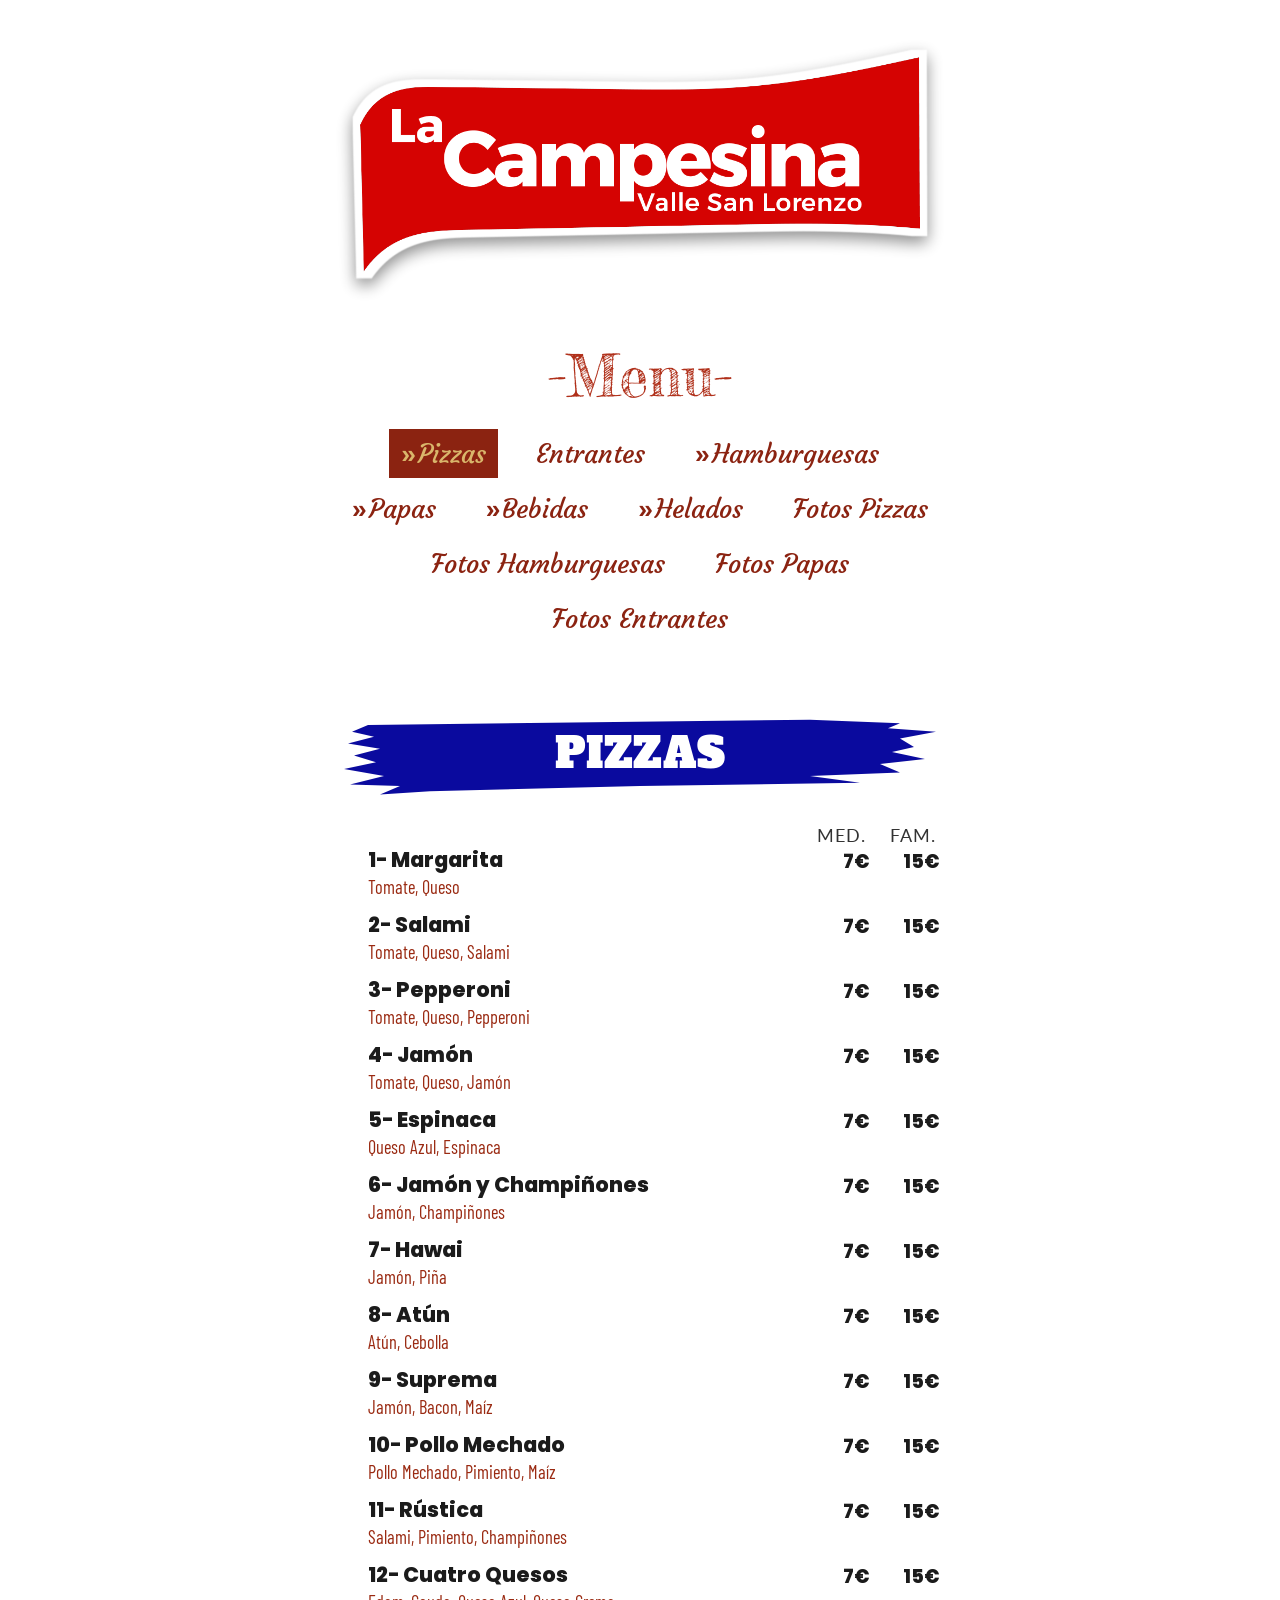
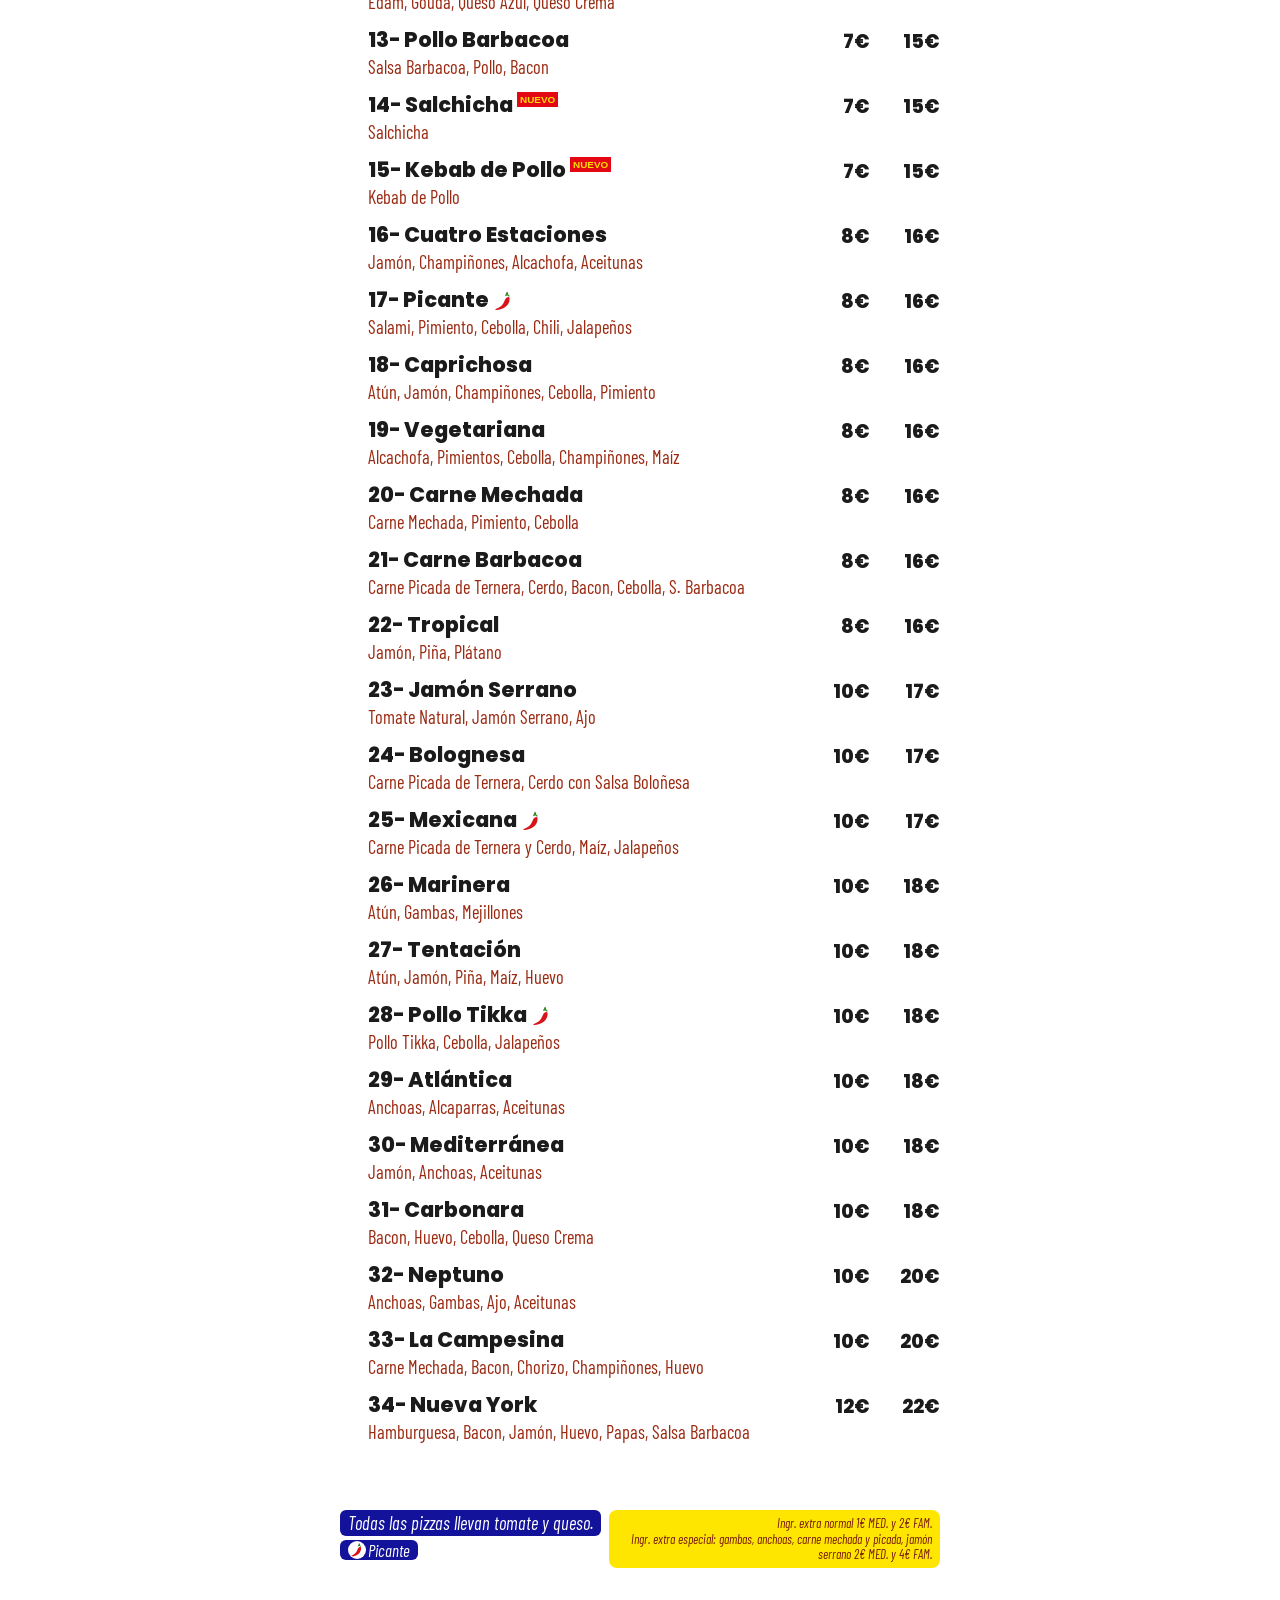
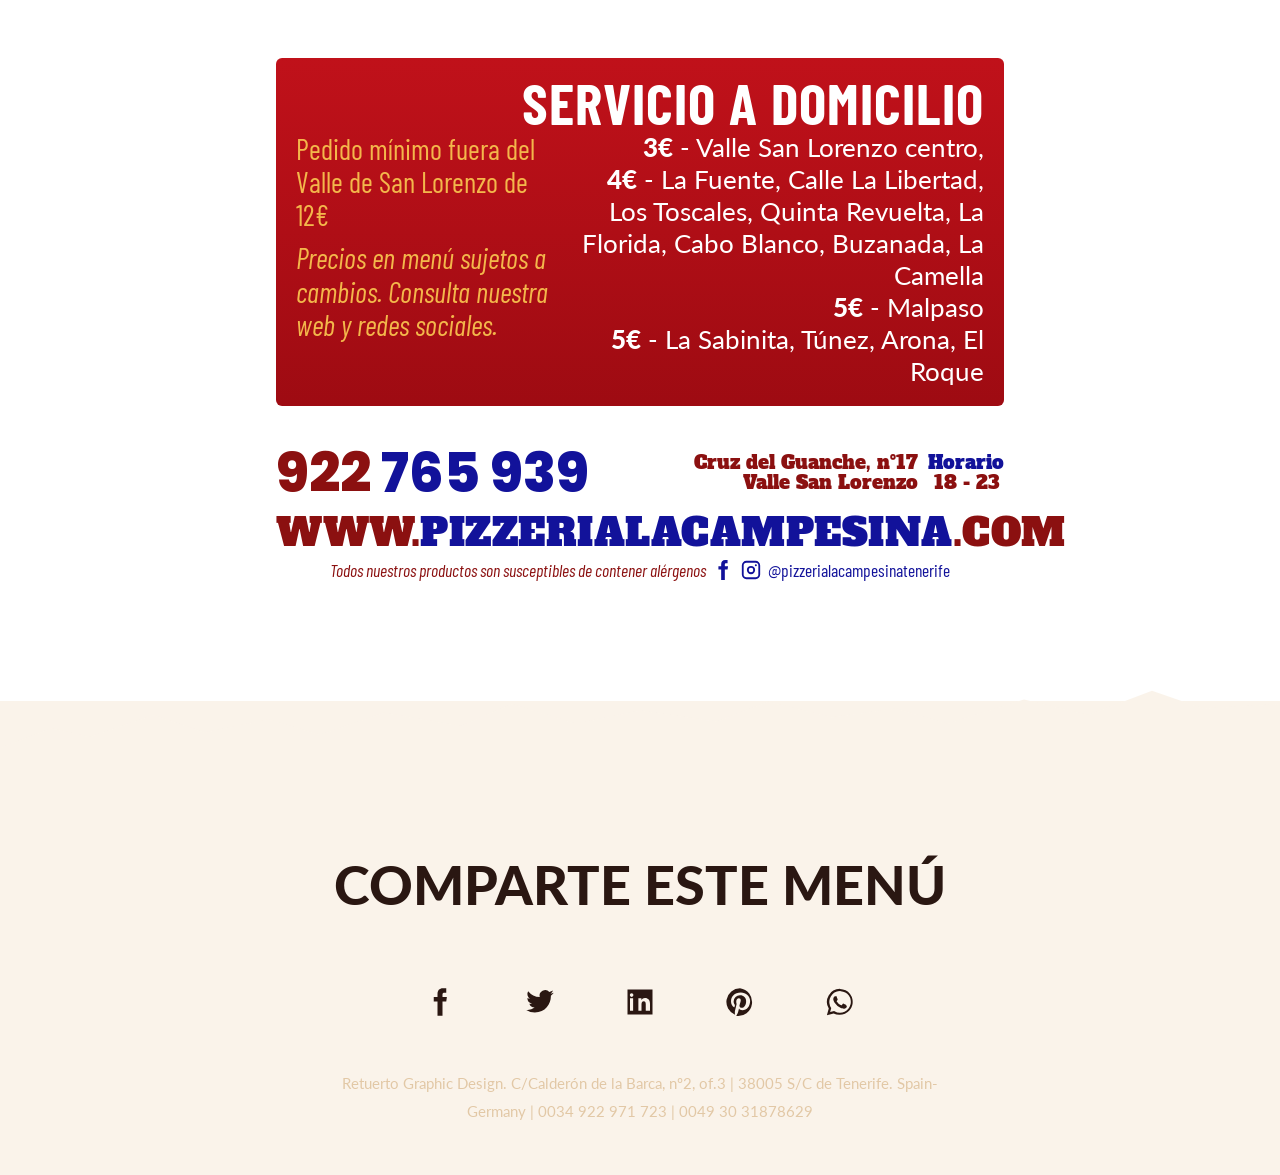
==== commit 56946df4: "Web: usar el logotipo original en la cabecera Co-Authored-By: Claude Opus 5.5 <noreply@anthropic.com" ====
--- a/index.html
+++ b/index.html
@@ -14,18 +14,7 @@
 <body>
   <header class="logo-wrap">
     <a href="#pizzas" aria-label="La Campesina – Valle San Lorenzo">
-      <svg class="logo" viewBox="0 0 820 340" role="img" aria-hidden="true">
-        <defs>
-          <filter id="sh" x="-10%" y="-40%" width="120%" height="180%">
-            <feGaussianBlur stdDeviation="14"/>
-          </filter>
-        </defs>
-        <path d="M60 100 Q420 70 805 20 L805 60 Q420 95 60 130 Z" fill="#000" opacity=".35" filter="url(#sh)"/>
-        <path d="M0 140 Q4 92 60 82 Q420 70 805 22 L805 262 Q600 250 300 262 Q60 272 4 330 Z" fill="#d40000"/>
-        <text x="40" y="150" class="logo-la">La</text>
-        <text x="118" y="210" class="logo-main" textLength="640" lengthAdjust="spacingAndGlyphs">Campesina</text>
-        <text x="400" y="246" class="logo-sub" textLength="350" lengthAdjust="spacingAndGlyphs">Valle San Lorenzo</text>
-      </svg>
+      <img class="logo" src="assets/logo.png" width="1128" height="485" alt="La Campesina – Valle San Lorenzo">
     </a>
   </header>
 
--- a/styles.css
+++ b/styles.css
@@ -15,13 +15,9 @@
 main { max-width: 760px; margin: 0 auto; padding: 0 16px; }
 
 /* Logo */
-.logo-wrap { max-width: 860px; margin: 0 auto; padding: 40px 16px 10px; }
+.logo-wrap { max-width: 640px; margin: 0 auto; padding: 40px 16px 10px; }
 .logo-wrap a { display: block; }
 .logo { width: 100%; height: auto; display: block; }
-.logo text { fill: #fff; font-family: Montserrat, Arial, sans-serif; }
-.logo-la { font-size: 62px; font-weight: 800; }
-.logo-main { font-size: 124px; font-weight: 800; letter-spacing: -4px; }
-.logo-sub { font-size: 34px; font-weight: 600; }
 
 /* Título y menú */
 .menu-title { font-family: "Fredericka the Great", serif; font-weight: 400; color: #b0301a; text-align: center; font-size: clamp(2.6rem, 9vw, 3.6rem); margin: 30px 0 18px; }
@@ -85,7 +81,7 @@
 
 .foto { margin: 40px 0 0; border: 8px solid #d10000; border-radius: 4px; }
 .foto img, .galeria img { display: block; width: 100%; height: auto; }
-.galeria { display: grid; gap: 16px; }
+.galeria { display: grid; grid-template-columns: repeat(auto-fill, minmax(260px, 1fr)); gap: 16px; }
 .galeria img { border: 8px solid #d10000; border-radius: 4px; }
 .vacio { text-align: center; font-family: Courgette, cursive; color: var(--granate); font-size: 1.4rem; }
 
@@ -142,3 +138,15 @@
   .item-price span, .cols-head span { min-width: 54px; width: 54px; }
   .cols-head { gap: 8px; }
 }
+
+/* Lightbox */
+.galeria img, .foto img { cursor: zoom-in; transition: transform .2s; }
+.galeria img:hover { transform: scale(1.02); }
+.galeria img:focus-visible, .foto img:focus-visible { outline: 3px solid var(--azul); outline-offset: 2px; }
+.lightbox { position: fixed; inset: 0; z-index: 100; display: flex; align-items: center; justify-content: center; padding: 56px 16px 16px; background: rgba(10, 6, 4, .88); cursor: zoom-out; animation: lb-in .2s ease; }
+.lightbox[hidden] { display: none; }
+.lightbox img { max-width: min(100%, 900px); max-height: 100%; object-fit: contain; border: 8px solid #d10000; border-radius: 4px; box-shadow: 0 10px 40px rgba(0,0,0,.5); cursor: default; }
+.lightbox-close { position: absolute; top: 10px; right: 14px; width: 44px; height: 44px; border: 0; border-radius: 50%; background: #fff; color: var(--granate); font: 700 2rem/1 Arial, sans-serif; cursor: pointer; display: grid; place-items: center; }
+.lightbox-close:hover, .lightbox-close:focus-visible { background: var(--rojo); color: #fff; outline: none; }
+body.no-scroll { overflow: hidden; }
+@keyframes lb-in { from { opacity: 0; } to { opacity: 1; } }
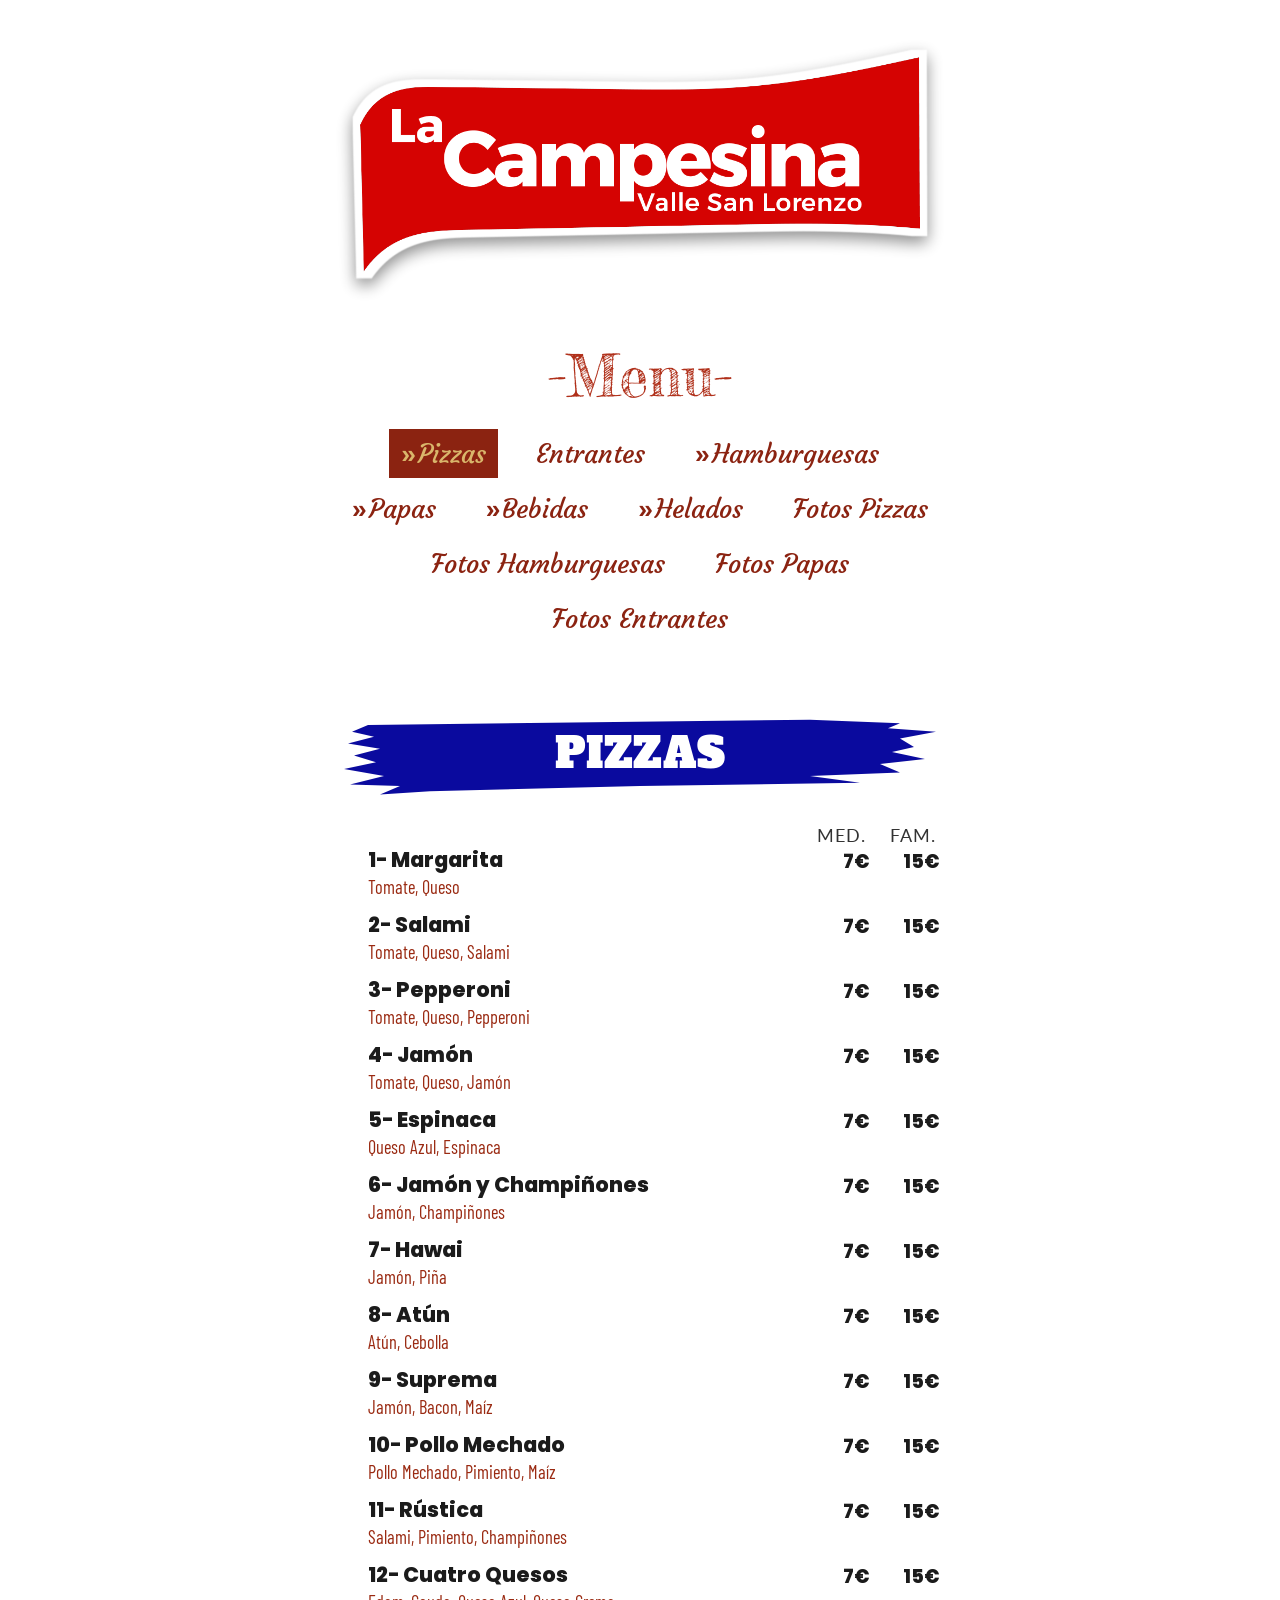
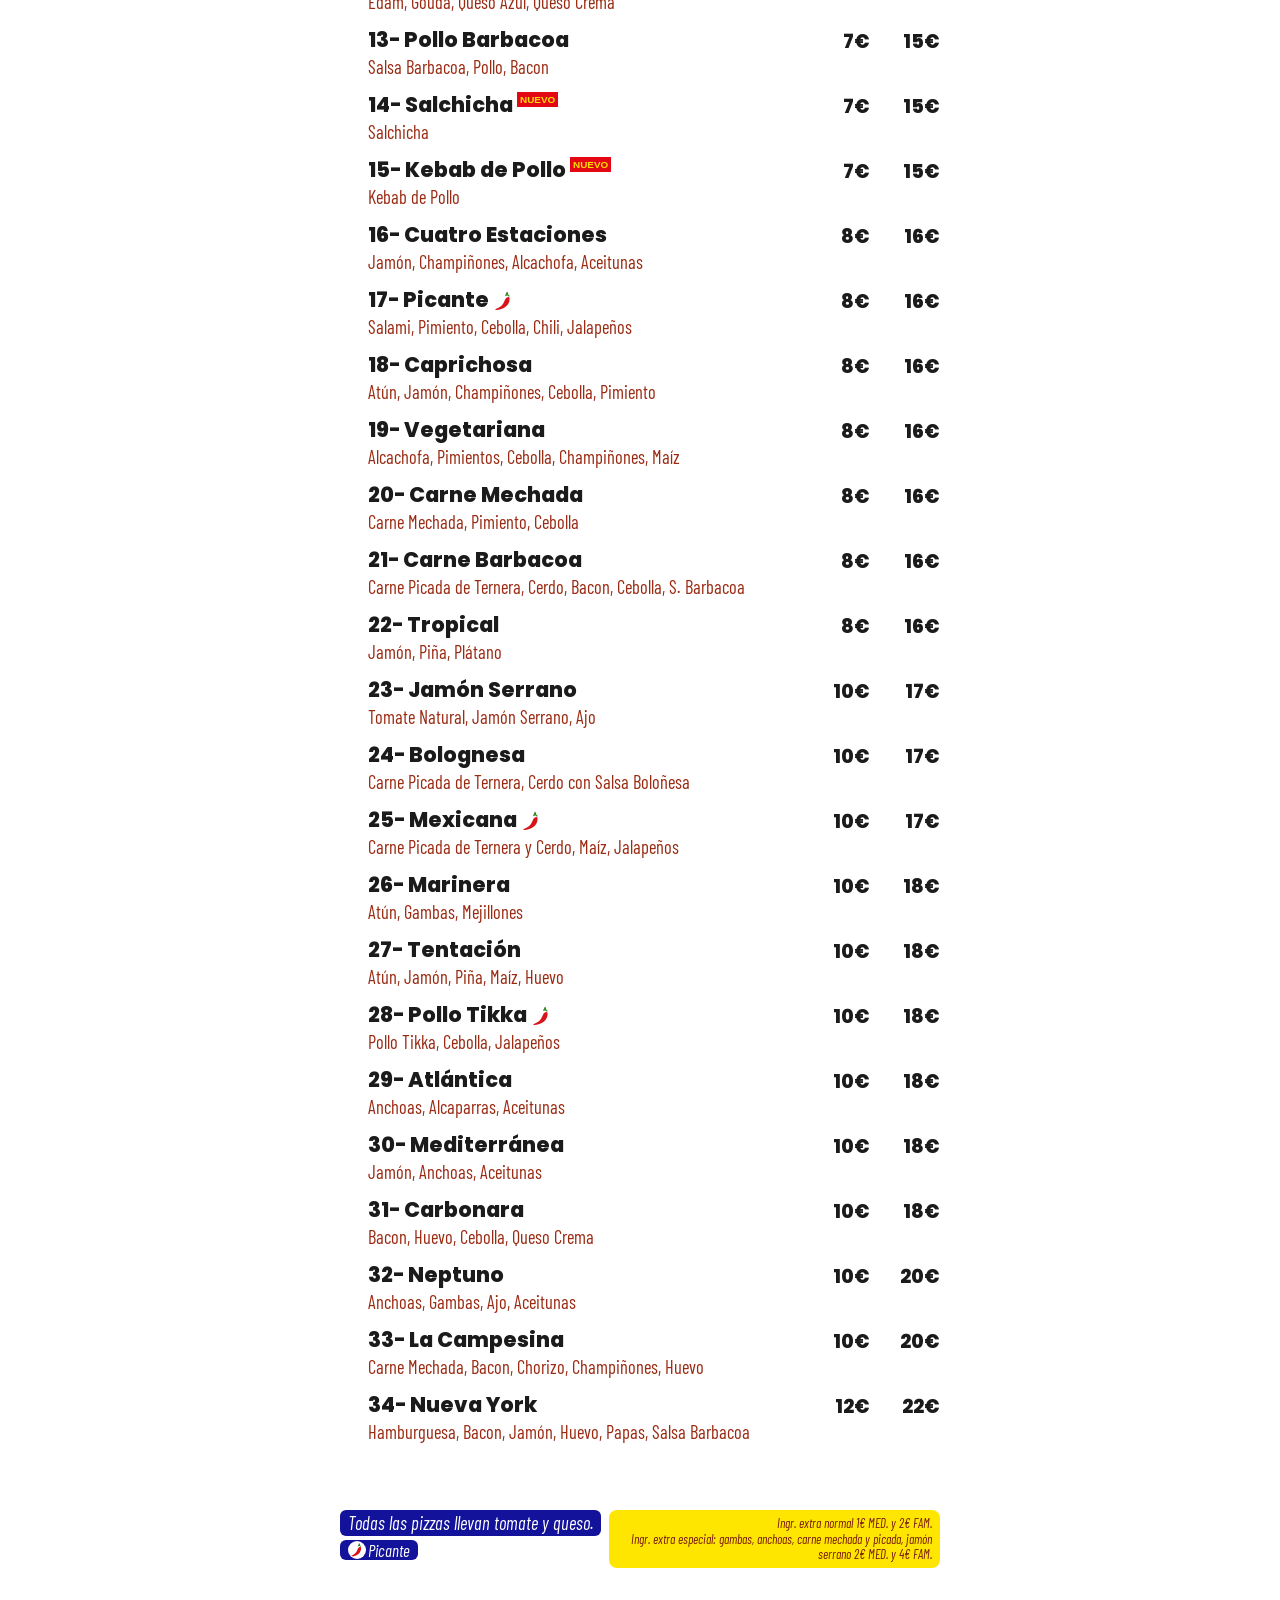
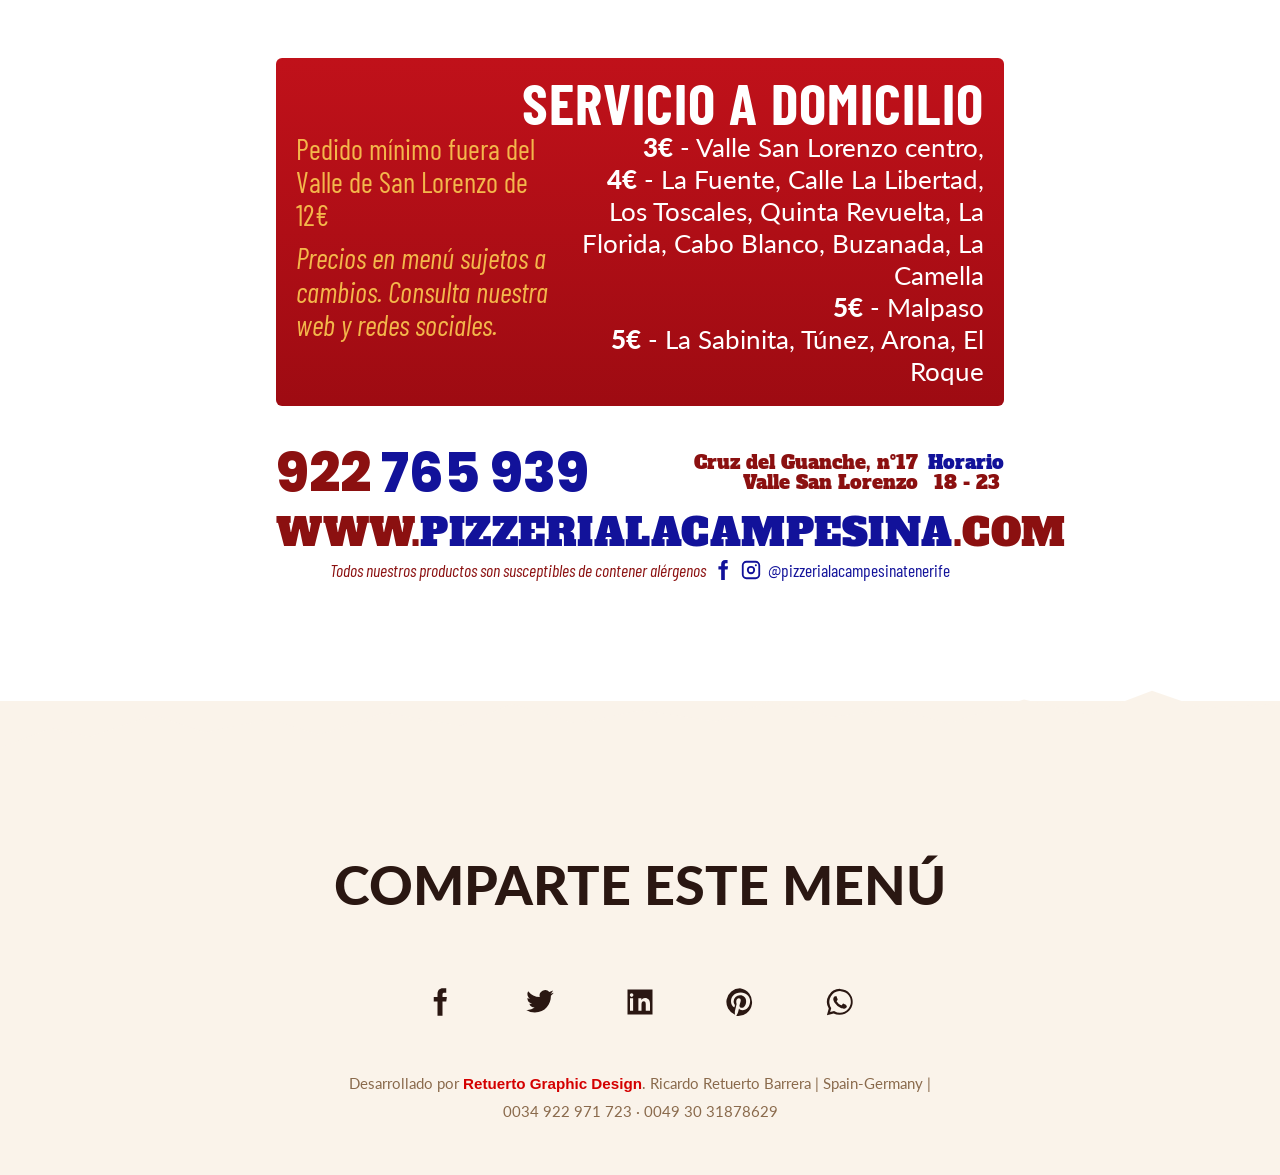
==== commit 9aec132c: "Pie: firma Desarrollado por Retuerto Graphic Design con enlace Co-Authored-By: Claude Opus 5.5 <nore" ====
--- a/index.html
+++ b/index.html
@@ -56,7 +56,7 @@
       <a data-share="pinterest" aria-label="Compartir en Pinterest"><svg viewBox="0 0 24 24"><path d="M12 1a11 11 0 0 0-4 21.2c-.1-.9-.2-2.2 0-3.2l1.3-5.5s-.3-.7-.3-1.7c0-1.6.9-2.8 2.1-2.8 1 0 1.5.7 1.5 1.6 0 1-.6 2.5-1 3.9-.3 1.2.6 2.1 1.7 2.1 2 0 3.6-2.2 3.6-5.3 0-2.8-2-4.7-4.8-4.7a5 5 0 0 0-5.2 5c0 1 .4 2 .9 2.6l.1.4-.3 1.3c0 .2-.2.3-.4.2-1.5-.7-2.4-2.9-2.4-4.6 0-3.8 2.7-7.2 7.9-7.2 4.1 0 7.4 3 7.4 6.9 0 4.1-2.6 7.4-6.2 7.4-1.2 0-2.3-.6-2.7-1.4l-.7 2.8c-.3 1-1 2.3-1.5 3.1A11 11 0 1 0 12 1z"/></svg></a>
       <a data-share="whatsapp" aria-label="Compartir en WhatsApp"><svg viewBox="0 0 24 24"><path d="M12 1.5A10.4 10.4 0 0 0 3 17.2L1.5 22.5l5.4-1.4A10.4 10.4 0 1 0 12 1.5zm0 19a8.6 8.6 0 0 1-4.4-1.2l-.3-.2-3.2.8.9-3.1-.2-.3A8.6 8.6 0 1 1 12 20.5zm4.7-6.4c-.3-.1-1.5-.8-1.8-.8-.2-.1-.4-.1-.6.1l-.8 1c-.1.2-.3.2-.6.1a7 7 0 0 1-3.5-3c-.3-.5.3-.4.7-1.4.1-.2 0-.3 0-.4l-.8-2c-.2-.5-.4-.4-.6-.4h-.5a1 1 0 0 0-.7.3 3 3 0 0 0-.9 2.2 5.2 5.2 0 0 0 1.1 2.8 12 12 0 0 0 4.6 4c1.7.7 2.4.8 3.2.7.5-.1 1.5-.6 1.8-1.2.2-.6.2-1.1.1-1.2l-.7-.3z"/></svg></a>
     </div>
-    <p class="credit">Retuerto Graphic Design. C/Calderón de la Barca, nº2, of.3 | 38005 S/C de Tenerife. Spain-Germany | 0034 922 971 723 | 0049 30 31878629</p>
+    <p class="credit">Desarrollado por <a href="https://retuertographicdesign.com/" target="_blank" rel="noopener">Retuerto Graphic Design</a>. <span class="nw">Ricardo Retuerto Barrera</span> | <span class="nw">Spain-Germany</span> | <span class="nw">0034 922 971 723</span> · <span class="nw">0049 30 31878629</span></p>
   </footer>
 
   <script src="data.js"></script>
--- a/styles.css
+++ b/styles.css
@@ -119,7 +119,10 @@
 .share-icons { display: flex; justify-content: center; gap: clamp(28px, 9vw, 70px); }
 .share-icons svg { width: 30px; height: 30px; fill: #2a1712; transition: fill .2s; }
 .share-icons a:hover svg { fill: var(--rojo); }
-.credit { font-family: Lato, sans-serif; color: #e2c8a6; font-size: .95rem; line-height: 1.8; max-width: 640px; margin: 50px auto 0; }
+.credit { font-family: Lato, sans-serif; color: #8a6a4c; font-size: .95rem; line-height: 1.8; max-width: 640px; margin: 50px auto 0; }
+.credit a { color: var(--rojo); font-weight: 700; text-decoration: none; }
+.credit a:hover { text-decoration: underline; }
+.credit .nw { white-space: nowrap; }
 
 @media (max-width: 520px) {
   .item-desc { padding-left: 30px; }
